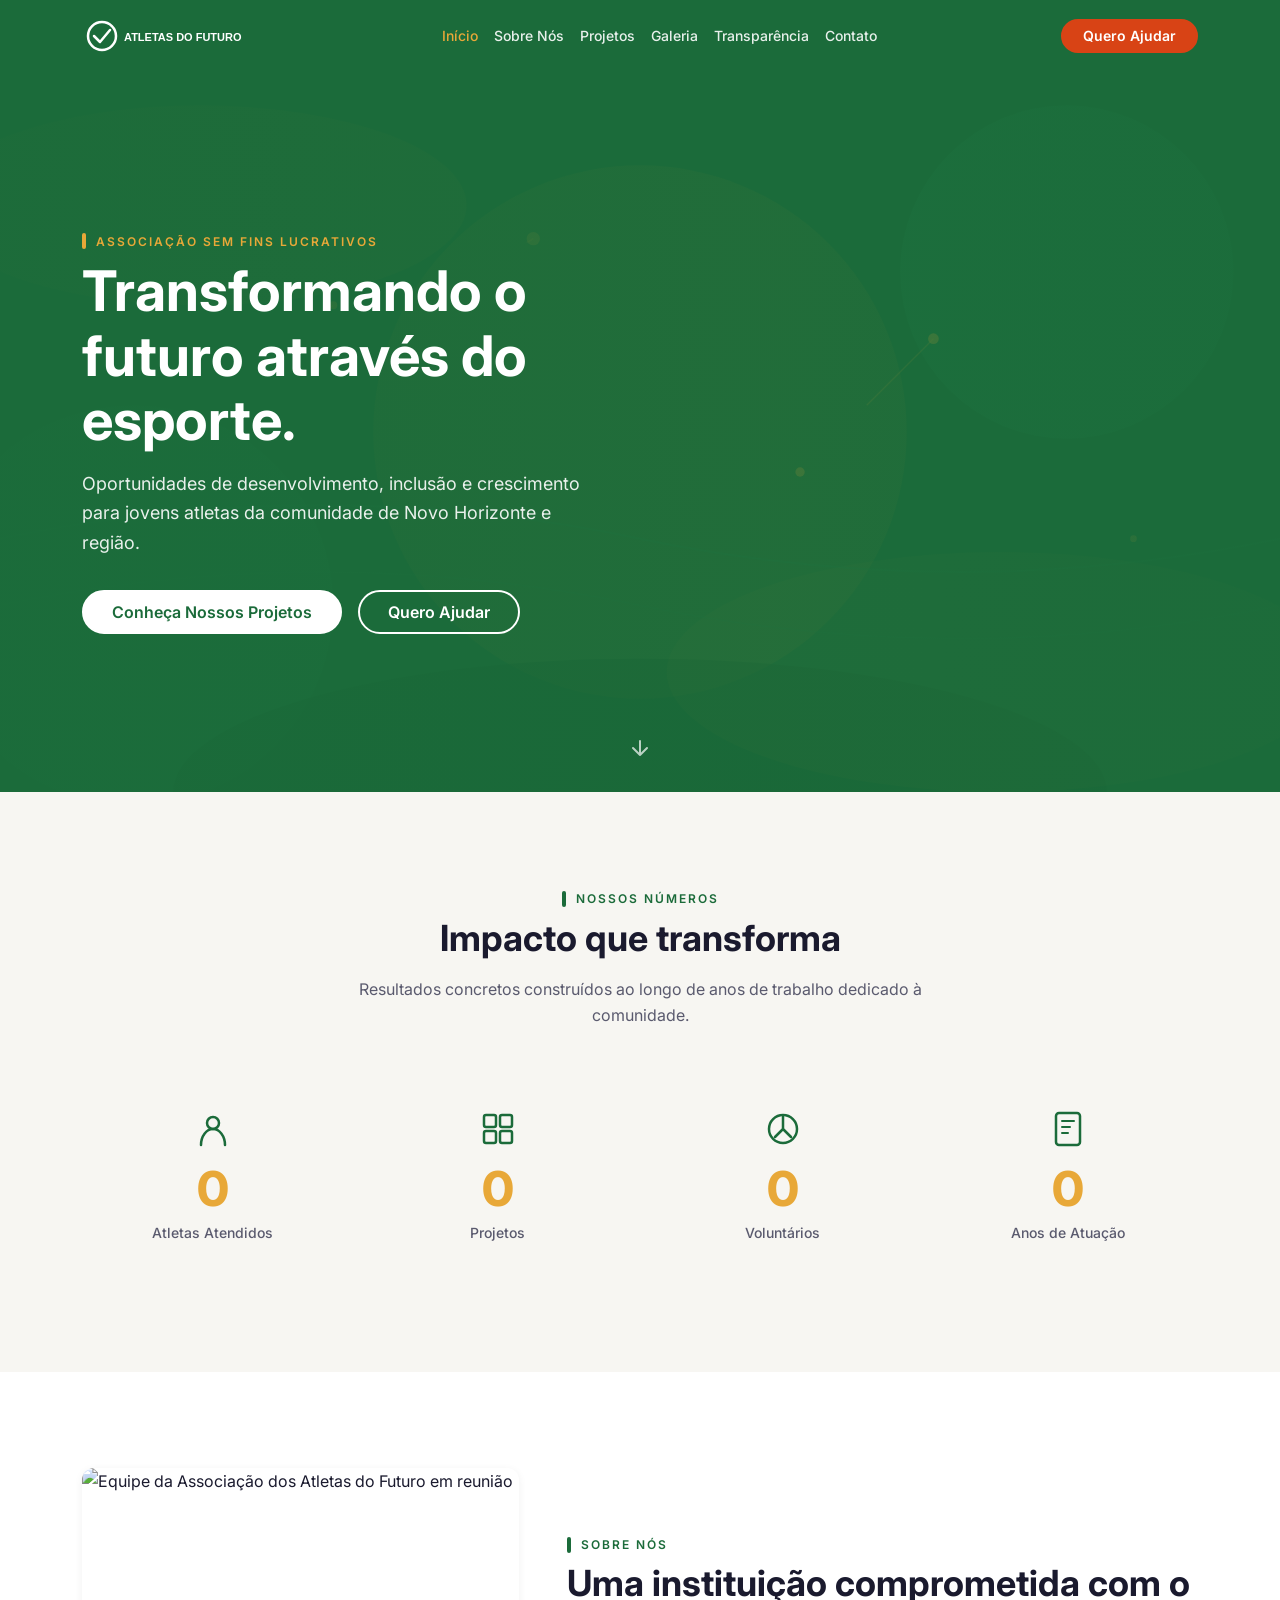
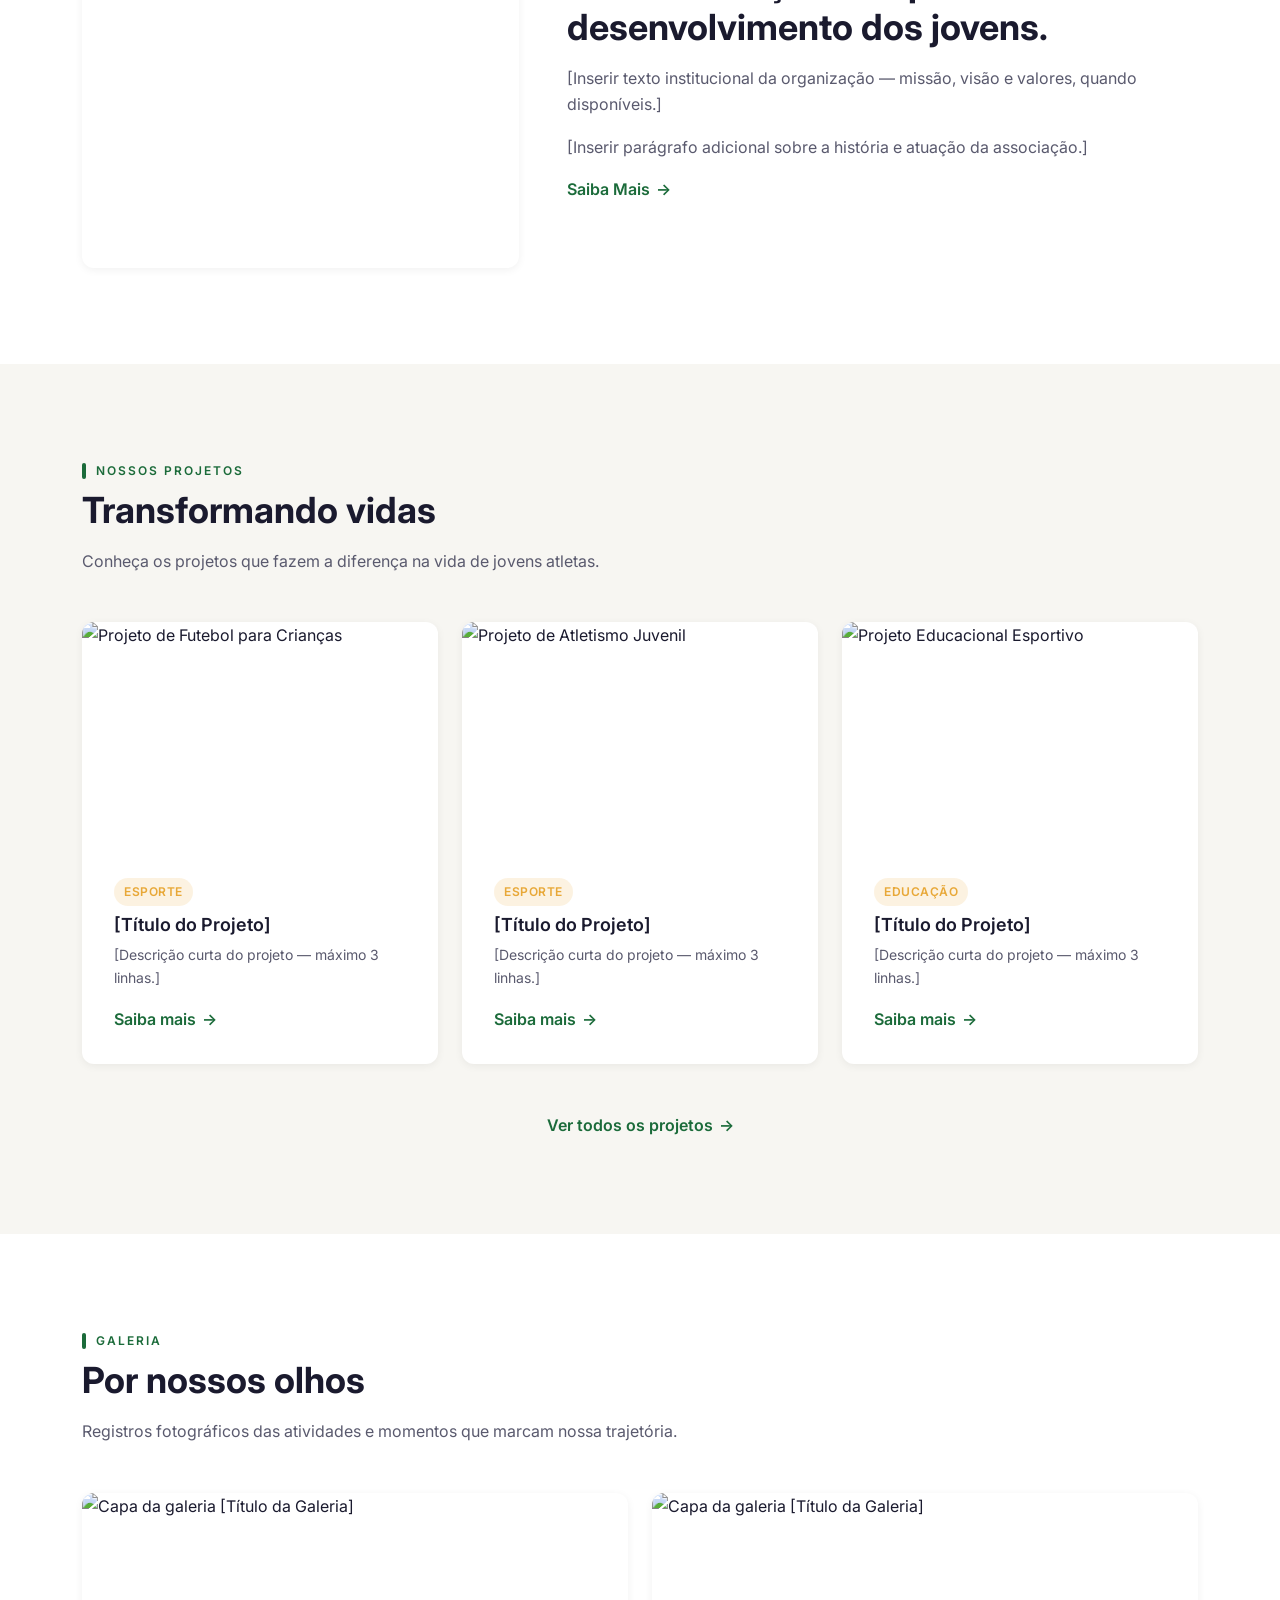
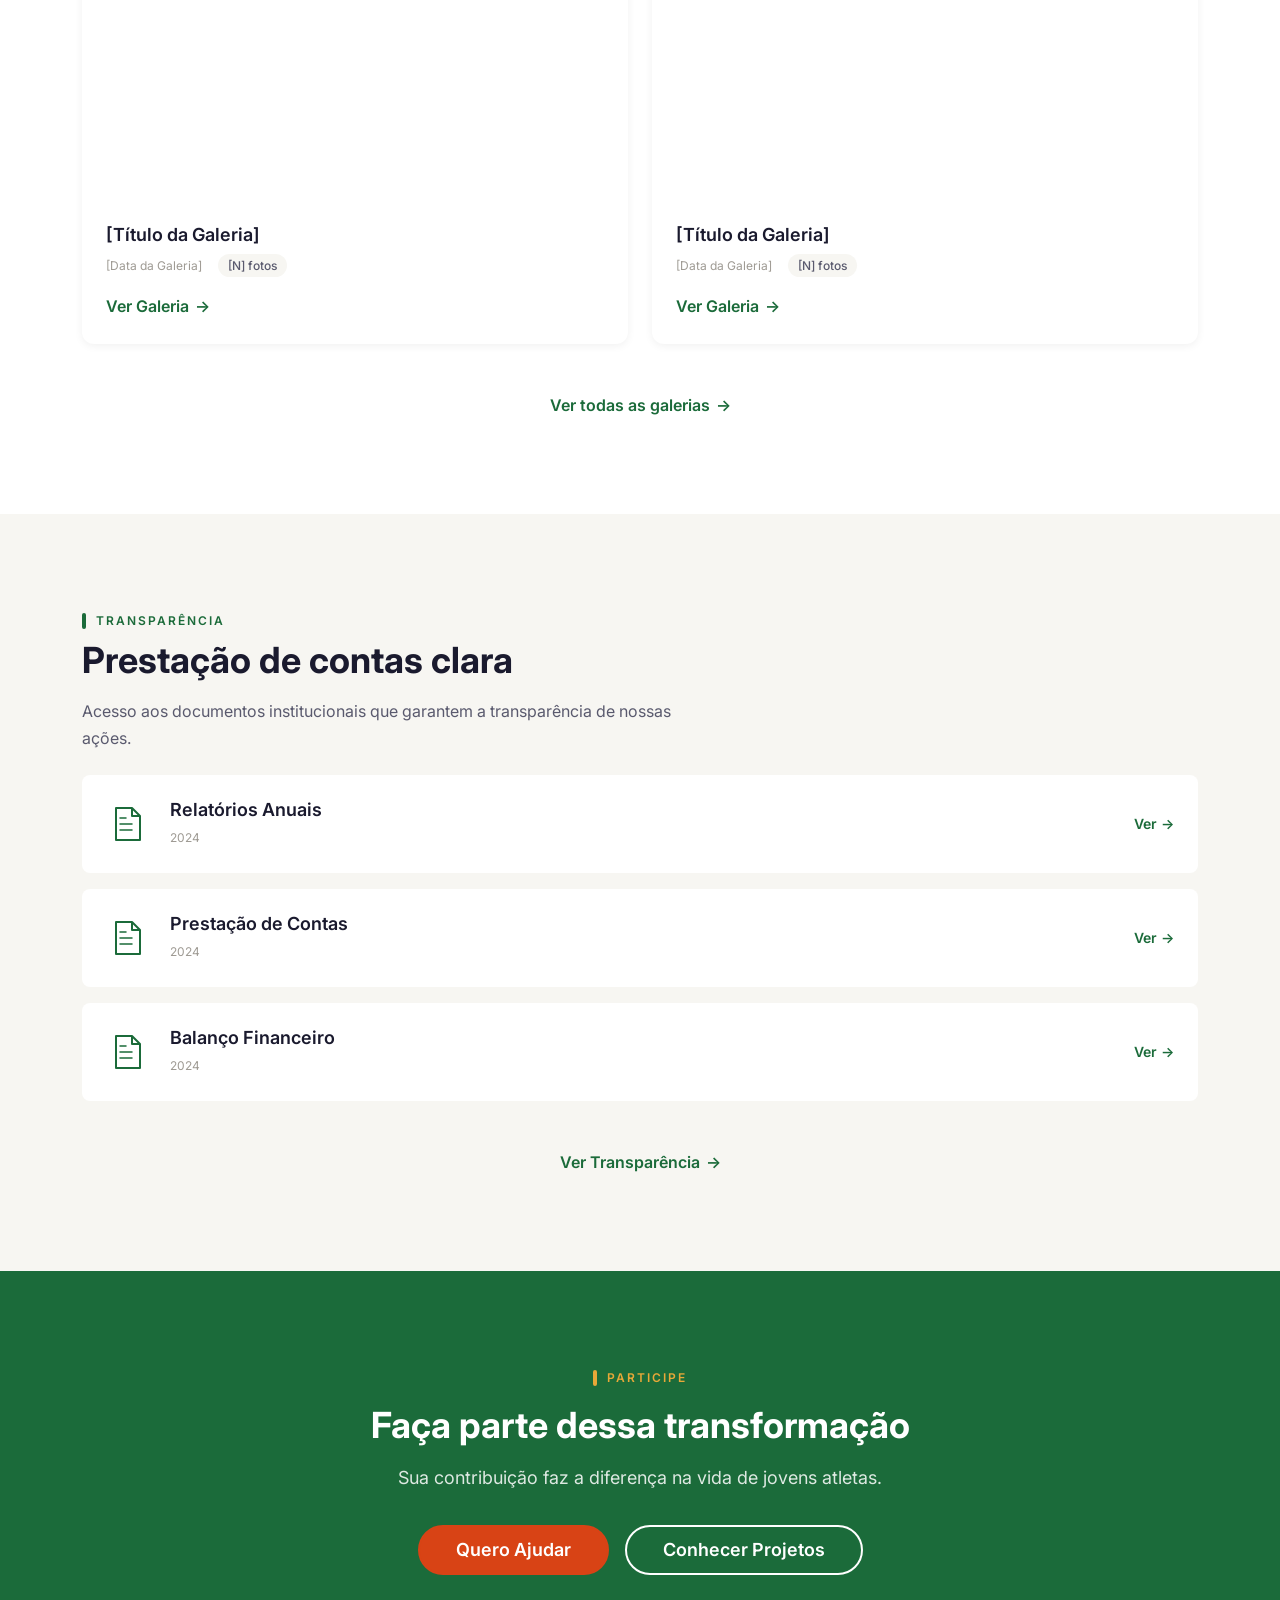
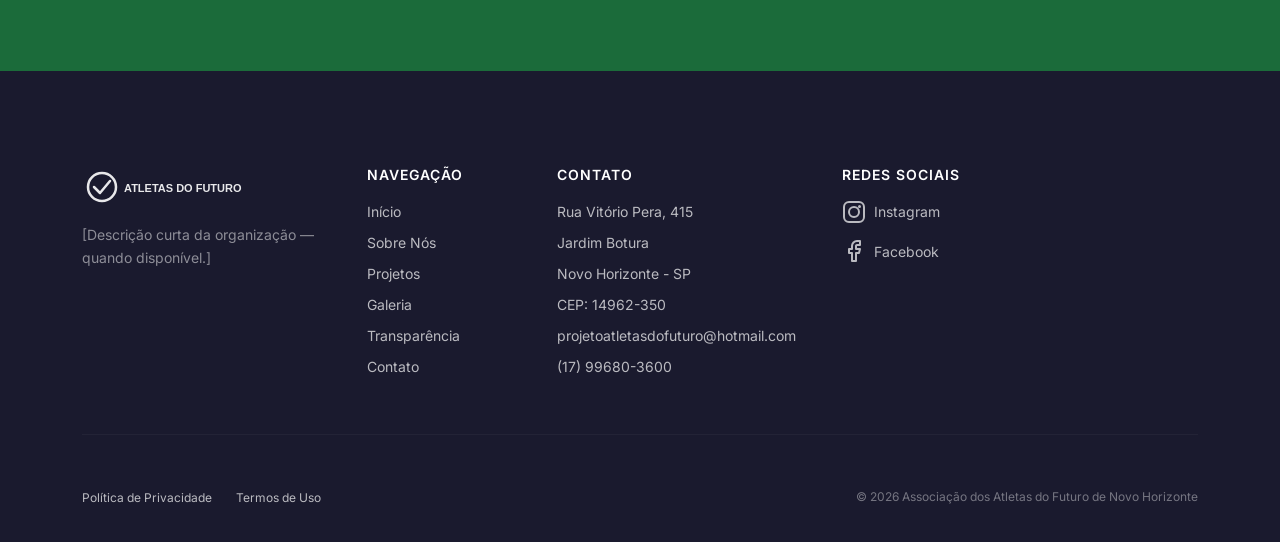
==== index.html @ 6889cd9c "site v1" ====
<!DOCTYPE html>
<html lang="pt-BR">
<head>
  <meta charset="UTF-8">
  <meta name="viewport" content="width=device-width, initial-scale=1.0">
  <meta name="description" content="Associação dos Atletas do Futuro de Novo Horizonte — Transformando o futuro através do esporte.">
  <title>Associação dos Atletas do Futuro de Novo Horizonte</title>
  <link rel="preconnect" href="https://fonts.googleapis.com">
  <link rel="preconnect" href="https://fonts.gstatic.com" crossorigin>
  <link href="https://fonts.googleapis.com/css2?family=Inter:wght@400;500;600;700;800&display=swap" rel="stylesheet">
  <link href="https://cdn.jsdelivr.net/npm/bootstrap@5.3.3/dist/css/bootstrap.min.css" rel="stylesheet">
  <link rel="stylesheet" href="css/style.css">
</head>
<body>

  <a href="#main-content" class="skip-link">Pular para conteúdo</a>

  <!-- ==================== HEADER ==================== -->
  <header class="site-header" role="banner">
    <nav class="navbar navbar-expand-lg" aria-label="Navegação principal">
      <div class="container">
        <a class="navbar-brand" href="/" aria-label="Associação dos Atletas do Futuro - Página inicial">
          <img src="images/logo-placeholder.svg" alt="Logo da Associação dos Atletas do Futuro" height="40">
        </a>

        <button class="navbar-toggler" type="button" aria-expanded="false" aria-controls="main-nav" aria-label="Abrir menu de navegação" data-bs-toggle="collapse" data-bs-target="#main-nav">
          <span class="navbar-toggler-icon"></span>
        </button>

        <div class="collapse navbar-collapse" id="main-nav">
          <button class="mobile-menu-close" type="button" aria-label="Fechar menu de navegação" aria-controls="main-nav" aria-expanded="false">
            <svg width="24" height="24" viewBox="0 0 24 24" fill="none" aria-hidden="true">
              <path d="M6 6L18 18M18 6L6 18" stroke="currentColor" stroke-width="2" stroke-linecap="round" stroke-linejoin="round"/>
            </svg>
          </button>
          <ul class="navbar-nav mx-auto mb-2 mb-lg-0" role="menubar">
            <li class="nav-item" role="none">
              <a class="nav-link active" href="/" role="menuitem" aria-current="page">Início</a>
            </li>
            <li class="nav-item" role="none">
              <a class="nav-link" href="/sobre-nos" role="menuitem">Sobre Nós</a>
            </li>
            <li class="nav-item" role="none">
              <a class="nav-link" href="/projetos" role="menuitem">Projetos</a>
            </li>
            <li class="nav-item" role="none">
              <a class="nav-link" href="/galeria" role="menuitem">Galeria</a>
            </li>
            <li class="nav-item" role="none">
              <a class="nav-link" href="/transparencia" role="menuitem">Transparência</a>
            </li>
            <li class="nav-item" role="none">
              <a class="nav-link" href="/contato" role="menuitem">Contato</a>
            </li>
          </ul>
          <div class="d-flex align-items-center gap-2">
            <a href="/quero-ajudar" class="btn btn-cta btn-sm">Quero Ajudar</a>
          </div>
        </div>
      </div>
    </nav>
  </header>

  <!-- ==================== MAIN ==================== -->
  <main id="main-content">

    <!-- ==================== HERO ==================== -->
    <section class="hero" aria-labelledby="hero-title">
      <div class="hero-image" role="img" aria-label="Atletas em atividade esportiva no projeto da Associação dos Atletas do Futuro">
        <img src="images/hero-placeholder.svg" alt="Atletas em atividade esportiva" loading="eager" fetchpriority="high">
      </div>
      <div class="hero-overlay"></div>
      <div class="hero-content container">
        <span class="tag tag-on-dark">Associação Sem Fins Lucrativos</span>
        <h1 id="hero-title" class="hero-title">Transformando o futuro através do esporte.</h1>
        <p class="hero-description">Oportunidades de desenvolvimento, inclusão e crescimento para jovens atletas da comunidade de Novo Horizonte e região.</p>
        <div class="hero-actions">
          <a href="/projetos" class="btn btn-white">Conheça Nossos Projetos</a>
          <a href="/quero-ajudar" class="btn btn-outline-white">Quero Ajudar</a>
        </div>
      </div>
      <a href="#impact" class="scroll-indicator" aria-label="Rolagem para baixo">
        <svg width="24" height="24" viewBox="0 0 24 24" fill="none" xmlns="http://www.w3.org/2000/svg" aria-hidden="true">
          <path d="M12 5V19M12 19L5 12M12 19L19 12" stroke="currentColor" stroke-width="2" stroke-linecap="round" stroke-linejoin="round"/>
        </svg>
      </a>
    </section>

    <!-- ==================== IMPACT ==================== -->
    <section class="impact section-padding" id="impact" aria-labelledby="impact-title">
      <div class="container">
        <div class="section-header text-center">
          <span class="tag">Nossos Números</span>
          <h2 id="impact-title">Impacto que transforma</h2>
          <p class="section-description mx-auto">Resultados concretos construídos ao longo de anos de trabalho dedicado à comunidade.</p>
        </div>
        <div class="row g-4 mt-4" id="impact-stats">
          <div class="col-6 col-lg-3">
            <div class="statistic text-center" data-animate="count-up">
              <div class="statistic-icon mb-3">
                <svg width="40" height="40" viewBox="0 0 40 40" fill="none" aria-hidden="true">
                  <circle cx="20" cy="14" r="6" stroke="#1B6B3A" stroke-width="2.5"/>
                  <path d="M8 36C8 27.163 13.373 20 20 20C26.627 20 32 27.163 32 36" stroke="#1B6B3A" stroke-width="2.5" stroke-linecap="round"/>
                </svg>
              </div>
              <div class="statistic-number text-uppercase" data-target="0" data-suffix="">
                <span class="count-value">0</span>
              </div>
              <div class="statistic-label">Atletas Atendidos</div>
            </div>
          </div>
          <div class="col-6 col-lg-3">
            <div class="statistic text-center" data-animate="count-up">
              <div class="statistic-icon mb-3">
                <svg width="40" height="40" viewBox="0 0 40 40" fill="none" aria-hidden="true">
                  <rect x="6" y="6" width="12" height="12" rx="2" stroke="#1B6B3A" stroke-width="2.5"/>
                  <rect x="22" y="6" width="12" height="12" rx="2" stroke="#1B6B3A" stroke-width="2.5"/>
                  <rect x="6" y="22" width="12" height="12" rx="2" stroke="#1B6B3A" stroke-width="2.5"/>
                  <rect x="22" y="22" width="12" height="12" rx="2" stroke="#1B6B3A" stroke-width="2.5"/>
                </svg>
              </div>
              <div class="statistic-number text-uppercase" data-target="0" data-suffix="">
                <span class="count-value">0</span>
              </div>
              <div class="statistic-label">Projetos</div>
            </div>
          </div>
          <div class="col-6 col-lg-3">
            <div class="statistic text-center" data-animate="count-up">
              <div class="statistic-icon mb-3">
                <svg width="40" height="40" viewBox="0 0 40 40" fill="none" aria-hidden="true">
                  <path d="M20 20L20 8M20 20L28 28M20 20L12 28" stroke="#1B6B3A" stroke-width="2.5" stroke-linecap="round" stroke-linejoin="round"/>
                  <circle cx="20" cy="20" r="14" stroke="#1B6B3A" stroke-width="2.5"/>
                </svg>
              </div>
              <div class="statistic-number text-uppercase" data-target="0" data-suffix="">
                <span class="count-value">0</span>
              </div>
              <div class="statistic-label">Voluntários</div>
            </div>
          </div>
          <div class="col-6 col-lg-3">
            <div class="statistic text-center" data-animate="count-up">
              <div class="statistic-icon mb-3">
                <svg width="40" height="40" viewBox="0 0 40 40" fill="none" aria-hidden="true">
                  <rect x="8" y="4" width="24" height="32" rx="3" stroke="#1B6B3A" stroke-width="2.5"/>
                  <line x1="14" y1="12" x2="26" y2="12" stroke="#1B6B3A" stroke-width="2" stroke-linecap="round"/>
                  <line x1="14" y1="18" x2="22" y2="18" stroke="#1B6B3A" stroke-width="2" stroke-linecap="round"/>
                  <line x1="14" y1="24" x2="20" y2="24" stroke="#1B6B3A" stroke-width="2" stroke-linecap="round"/>
                </svg>
              </div>
              <div class="statistic-number text-uppercase" data-target="0" data-suffix="">
                <span class="count-value">0</span>
              </div>
              <div class="statistic-label">Anos de Atuação</div>
            </div>
          </div>
        </div>
      </div>
    </section>

    <!-- ==================== ABOUT ==================== -->
    <section class="about section-padding" id="sobre-nos" aria-labelledby="about-title">
      <div class="container">
        <div class="row align-items-center g-5">
          <div class="col-lg-5">
            <div class="about-image">
              <img src="https://placehold.co/600x750/1B6B3A/FFFFFF?text=Equipe+da+Associa%C3%A7%C3%A3o&font=inter" alt="Equipe da Associação dos Atletas do Futuro em reunião" loading="lazy">
            </div>
          </div>
          <div class="col-lg-7">
            <span class="tag">Sobre Nós</span>
            <h2 id="about-title">Uma instituição comprometida com o desenvolvimento dos jovens.</h2>
            <p class="about-text">[Inserir texto institucional da organização — missão, visão e valores, quando disponíveis.]</p>
            <p class="about-text">[Inserir parágrafo adicional sobre a história e atuação da associação.]</p>
            <a href="/sobre-nos" class="link-arrow">Saiba Mais <span aria-hidden="true">→</span></a>
          </div>
        </div>
      </div>
    </section>

    <!-- ==================== PROJECTS ==================== -->
    <section class="projects section-padding" id="projetos" aria-labelledby="projects-title">
      <div class="container">
        <div class="section-header">
          <span class="tag">Nossos Projetos</span>
          <h2 id="projects-title">Transformando vidas</h2>
          <p class="section-description">Conheça os projetos que fazem a diferença na vida de jovens atletas.</p>
        </div>
        <div class="row g-4 mt-4" id="projects-grid">
          <article class="col-12 col-md-6 col-lg-4">
            <div class="card-project" data-animate="fade-up">
              <div class="card-project-image">
                <img src="https://placehold.co/600x375/E8A838/1A1A2E?text=Futebol&font=inter" alt="Projeto de Futebol para Crianças" loading="lazy">
              </div>
              <div class="card-project-body">
                <span class="badge-category">Esporte</span>
                <h3 class="card-project-title">[Título do Projeto]</h3>
                <p class="card-project-desc">[Descrição curta do projeto — máximo 3 linhas.]</p>
                <a href="/projetos/[slug]" class="link-arrow">Saiba mais <span aria-hidden="true">→</span></a>
              </div>
            </div>
          </article>
          <article class="col-12 col-md-6 col-lg-4">
            <div class="card-project" data-animate="fade-up">
              <div class="card-project-image">
                <img src="https://placehold.co/600x375/E8A838/1A1A2E?text=Atletismo&font=inter" alt="Projeto de Atletismo Juvenil" loading="lazy">
              </div>
              <div class="card-project-body">
                <span class="badge-category">Esporte</span>
                <h3 class="card-project-title">[Título do Projeto]</h3>
                <p class="card-project-desc">[Descrição curta do projeto — máximo 3 linhas.]</p>
                <a href="/projetos/[slug]" class="link-arrow">Saiba mais <span aria-hidden="true">→</span></a>
              </div>
            </div>
          </article>
          <article class="col-12 col-md-6 col-lg-4">
            <div class="card-project" data-animate="fade-up">
              <div class="card-project-image">
                <img src="https://placehold.co/600x375/E8A838/1A1A2E?text=Educa%C3%A7%C3%A3o&font=inter" alt="Projeto Educacional Esportivo" loading="lazy">
              </div>
              <div class="card-project-body">
                <span class="badge-category">Educação</span>
                <h3 class="card-project-title">[Título do Projeto]</h3>
                <p class="card-project-desc">[Descrição curta do projeto — máximo 3 linhas.]</p>
                <a href="/projetos/[slug]" class="link-arrow">Saiba mais <span aria-hidden="true">→</span></a>
              </div>
            </div>
          </article>
        </div>
        <div class="text-center mt-5">
          <a href="/projetos" class="link-arrow">Ver todos os projetos <span aria-hidden="true">→</span></a>
        </div>
      </div>
    </section>

    <!-- ==================== GALLERY PREVIEW ==================== -->
    <section class="gallery section-padding" id="galeria" aria-labelledby="gallery-title">
      <div class="container">
        <div class="section-header">
          <span class="tag">Galeria</span>
          <h2 id="gallery-title">Por nossos olhos</h2>
          <p class="section-description">Registros fotográficos das atividades e momentos que marcam nossa trajetória.</p>
        </div>
        <div class="row g-4 mt-4" id="gallery-grid">
          <article class="col-12 col-md-6">
            <div class="card-gallery" data-animate="fade-up">
              <div class="card-gallery-image">
                <img src="https://placehold.co/800x450/1B6B3A/FFFFFF?text=Galeria+1&font=inter" alt="Capa da galeria [Título da Galeria]" loading="lazy">
              </div>
              <div class="card-gallery-body">
                <h3 class="card-gallery-title">[Título da Galeria]</h3>
                <div class="card-gallery-meta">
                  <time class="card-gallery-date" datetime="[AAAA-MM-DD]">[Data da Galeria]</time>
                  <span class="badge-photo-count">[N] fotos</span>
                </div>
                <a href="/galeria/[id]" class="link-arrow">Ver Galeria <span aria-hidden="true">→</span></a>
              </div>
            </div>
          </article>
          <article class="col-12 col-md-6">
            <div class="card-gallery" data-animate="fade-up">
              <div class="card-gallery-image">
                <img src="https://placehold.co/800x450/1B6B3A/FFFFFF?text=Galeria+2&font=inter" alt="Capa da galeria [Título da Galeria]" loading="lazy">
              </div>
              <div class="card-gallery-body">
                <h3 class="card-gallery-title">[Título da Galeria]</h3>
                <div class="card-gallery-meta">
                  <time class="card-gallery-date" datetime="[AAAA-MM-DD]">[Data da Galeria]</time>
                  <span class="badge-photo-count">[N] fotos</span>
                </div>
                <a href="/galeria/[id]" class="link-arrow">Ver Galeria <span aria-hidden="true">→</span></a>
              </div>
            </div>
          </article>
        </div>
        <div class="text-center mt-5">
          <a href="/galeria" class="link-arrow">Ver todas as galerias <span aria-hidden="true">→</span></a>
        </div>
      </div>
    </section>

    <!-- ==================== TRANSPARENCY PREVIEW ==================== -->
    <section class="transparency section-padding" id="transparencia" aria-labelledby="transparency-title">
      <div class="container">
        <div class="section-header">
          <span class="tag">Transparência</span>
          <h2 id="transparency-title">Prestação de contas clara</h2>
          <p class="section-description">Acesso aos documentos institucionais que garantem a transparência de nossas ações.</p>
        </div>
        <div class="transparency-list mt-4" data-animate="fade-up">
          <a href="/transparencia/[ano]/[categoria]" class="document-card">
            <div class="document-icon" aria-hidden="true">
              <svg width="40" height="40" viewBox="0 0 40 40" fill="none">
                <path d="M10 4H26L34 12V36H10V4Z" stroke="#1B6B3A" stroke-width="2" stroke-linejoin="round"/>
                <path d="M26 4V12H34" stroke="#1B6B3A" stroke-width="2" stroke-linejoin="round"/>
                <line x1="14" y1="20" x2="26" y2="20" stroke="#1B6B3A" stroke-width="1.5" stroke-linecap="round"/>
                <line x1="14" y1="26" x2="26" y2="26" stroke="#1B6B3A" stroke-width="1.5" stroke-linecap="round"/>
                <line x1="14" y1="14" x2="20" y2="14" stroke="#1B6B3A" stroke-width="1.5" stroke-linecap="round"/>
              </svg>
            </div>
            <div class="document-info">
              <h3 class="document-title">Relatórios Anuais</h3>
              <span class="document-year">2024</span>
            </div>
            <span class="document-action" aria-hidden="true">Ver →</span>
          </a>
          <a href="/transparencia/[ano]/[categoria]" class="document-card">
            <div class="document-icon" aria-hidden="true">
              <svg width="40" height="40" viewBox="0 0 40 40" fill="none">
                <path d="M10 4H26L34 12V36H10V4Z" stroke="#1B6B3A" stroke-width="2" stroke-linejoin="round"/>
                <path d="M26 4V12H34" stroke="#1B6B3A" stroke-width="2" stroke-linejoin="round"/>
                <line x1="14" y1="20" x2="26" y2="20" stroke="#1B6B3A" stroke-width="1.5" stroke-linecap="round"/>
                <line x1="14" y1="26" x2="26" y2="26" stroke="#1B6B3A" stroke-width="1.5" stroke-linecap="round"/>
                <line x1="14" y1="14" x2="20" y2="14" stroke="#1B6B3A" stroke-width="1.5" stroke-linecap="round"/>
              </svg>
            </div>
            <div class="document-info">
              <h3 class="document-title">Prestação de Contas</h3>
              <span class="document-year">2024</span>
            </div>
            <span class="document-action" aria-hidden="true">Ver →</span>
          </a>
          <a href="/transparencia/[ano]/[categoria]" class="document-card">
            <div class="document-icon" aria-hidden="true">
              <svg width="40" height="40" viewBox="0 0 40 40" fill="none">
                <path d="M10 4H26L34 12V36H10V4Z" stroke="#1B6B3A" stroke-width="2" stroke-linejoin="round"/>
                <path d="M26 4V12H34" stroke="#1B6B3A" stroke-width="2" stroke-linejoin="round"/>
                <line x1="14" y1="20" x2="26" y2="20" stroke="#1B6B3A" stroke-width="1.5" stroke-linecap="round"/>
                <line x1="14" y1="26" x2="26" y2="26" stroke="#1B6B3A" stroke-width="1.5" stroke-linecap="round"/>
                <line x1="14" y1="14" x2="20" y2="14" stroke="#1B6B3A" stroke-width="1.5" stroke-linecap="round"/>
              </svg>
            </div>
            <div class="document-info">
              <h3 class="document-title">Balanço Financeiro</h3>
              <span class="document-year">2024</span>
            </div>
            <span class="document-action" aria-hidden="true">Ver →</span>
          </a>
        </div>
        <div class="text-center mt-5">
          <a href="/transparencia" class="link-arrow">Ver Transparência <span aria-hidden="true">→</span></a>
        </div>
      </div>
    </section>

    <!-- ==================== CTA ==================== -->
    <section class="cta-section" aria-labelledby="cta-title">
      <div class="container text-center">
        <span class="tag tag-on-dark">Participe</span>
        <h2 id="cta-title">Faça parte dessa transformação</h2>
        <p class="cta-description">Sua contribuição faz a diferença na vida de jovens atletas.</p>
        <div class="cta-actions">
          <a href="/quero-ajudar" class="btn btn-cta btn-lg">Quero Ajudar</a>
          <a href="/projetos" class="btn btn-outline-white btn-lg">Conhecer Projetos</a>
        </div>
      </div>
    </section>

  </main>

  <!-- ==================== FOOTER ==================== -->
  <footer class="site-footer" role="contentinfo">
    <div class="container">
      <div class="row g-4">
        <div class="col-12 col-lg-3">
          <div class="footer-brand">
            <img src="images/logo-placeholder.svg" alt="Logo da Associação dos Atletas do Futuro" height="40">
            <p class="footer-description">[Descrição curta da organização — quando disponível.]</p>
          </div>
        </div>
        <div class="col-12 col-lg-2">
          <h3 class="footer-title">Navegação</h3>
          <ul class="footer-links">
            <li><a href="/">Início</a></li>
            <li><a href="/sobre-nos">Sobre Nós</a></li>
            <li><a href="/projetos">Projetos</a></li>
            <li><a href="/galeria">Galeria</a></li>
            <li><a href="/transparencia">Transparência</a></li>
            <li><a href="/contato">Contato</a></li>
          </ul>
        </div>
        <div class="col-12 col-lg-3">
          <h3 class="footer-title">Contato</h3>
          <ul class="footer-links">
            <li>Rua Vitório Pera, 415</li>
            <li>Jardim Botura</li>
            <li>Novo Horizonte - SP</li>
            <li>CEP: 14962-350</li>
            <li><a href="mailto:projetoatletasdofuturo@hotmail.com">projetoatletasdofuturo@hotmail.com</a></li>
            <li><a href="tel:+5517996803600">(17) 99680-3600</a></li>
          </ul>
        </div>
        <div class="col-12 col-lg-4">
          <h3 class="footer-title">Redes Sociais</h3>
          <ul class="footer-social">
            <li>
              <a href="#" aria-label="Instagram" title="Instagram (em breve)">
                <svg width="24" height="24" viewBox="0 0 24 24" fill="none" aria-hidden="true">
                  <rect x="2" y="2" width="20" height="20" rx="5" stroke="currentColor" stroke-width="2"/>
                  <circle cx="12" cy="12" r="5" stroke="currentColor" stroke-width="2"/>
                  <circle cx="17.5" cy="6.5" r="1.5" fill="currentColor"/>
                </svg>
                <span>Instagram</span>
              </a>
            </li>
            <li>
              <a href="#" aria-label="Facebook" title="Facebook (em breve)">
                <svg width="24" height="24" viewBox="0 0 24 24" fill="none" aria-hidden="true">
                  <path d="M18 2H15C13.6739 2 12.4021 2.52678 11.4645 3.46447C10.5268 4.40215 10 5.67392 10 7V10H7V14H10V22H14V14H17L18 10H14V7C14 6.73478 14.1054 6.48043 14.2929 6.29289C14.4804 6.10536 14.7348 6 15 6H18V2Z" stroke="currentColor" stroke-width="2" stroke-linecap="round" stroke-linejoin="round"/>
                </svg>
                <span>Facebook</span>
              </a>
            </li>
          </ul>
        </div>
      </div>
      <hr class="footer-divider">
      <div class="row align-items-center g-3">
        <div class="col-12 col-md-6">
          <nav aria-label="Links legais">
            <ul class="footer-legal">
              <li><a href="/politica-privacidade">Política de Privacidade</a></li>
              <li><a href="/termos-uso">Termos de Uso</a></li>
            </ul>
          </nav>
        </div>
        <div class="col-12 col-md-6 text-md-end">
          <p class="footer-copyright">© 2026 Associação dos Atletas do Futuro de Novo Horizonte</p>
        </div>
      </div>
    </div>
  </footer>

  <!-- ==================== SCROLL TO TOP ==================== -->
  <button class="scroll-to-top" id="scrollToTop" aria-label="Voltar ao topo" type="button">
    <svg width="20" height="20" viewBox="0 0 20 20" fill="none" aria-hidden="true">
      <path d="M10 16V4M10 4L4 10M10 4L16 10" stroke="currentColor" stroke-width="2" stroke-linecap="round" stroke-linejoin="round"/>
    </svg>
  </button>

  <!-- ==================== SCRIPTS ==================== -->
  <script src="https://cdn.jsdelivr.net/npm/bootstrap@5.3.3/dist/js/bootstrap.bundle.min.js"></script>
  <script src="js/site.js"></script>
</body>
</html>
---- css/style.css ----
/* ============================================
   ASSOCIAÇÃO DOS ATLETAS DO FUTURO
   Custom Styles — Based on Visual Proposal
   ============================================ */

/* ---------- CSS Custom Properties ---------- */
:root {
  --bf-primary: #1B6B3A;
  --bf-primary-dark: #145A2E;
  --bf-primary-light: #23804A;
  --bf-secondary: #E8A838;
  --bf-cta: #D84315;
  --bf-cta-dark: #B8380F;
  --bf-dark: #1A1A2E;
  --bf-gray: #5A5A6E;
  --bf-light-gray: #9E9A93;
  --bf-border: #E0DFD8;
  --bf-offwhite: #F7F6F2;
  --bf-white: #FFFFFF;
  --bf-error: #C62828;
  --bf-success: #2E7D32;

  --bf-radius: 12px;
  --bf-radius-sm: 8px;
  --bf-radius-pill: 50px;

  --bf-font: 'Inter', -apple-system, BlinkMacSystemFont, 'Segoe UI', Roboto, sans-serif;

  --bf-shadow-sm: 0 2px 8px rgba(0, 0, 0, 0.06);
  --bf-shadow-md: 0 8px 24px rgba(0, 0, 0, 0.1);

  --bf-transition: 200ms ease;
  --bf-transition-slow: 300ms ease;

  --bf-space-xs: 4px;
  --bf-space-sm: 8px;
  --bf-space-md: 16px;
  --bf-space-lg: 24px;
  --bf-space-xl: 32px;
  --bf-space-2xl: 48px;
  --bf-space-3xl: 64px;
  --bf-space-4xl: 96px;
  --bf-space-5xl: 128px;
}

/* ---------- Reset & Base ---------- */
*, *::before, *::after {
  box-sizing: border-box;
}

html {
  scroll-behavior: smooth;
  font-size: 16px;
}

body {
  font-family: var(--bf-font);
  font-weight: 400;
  line-height: 1.65;
  color: var(--bf-dark);
  background-color: var(--bf-white);
  -webkit-font-smoothing: antialiased;
  -moz-osx-font-smoothing: grayscale;
  overflow-x: hidden;
}

img {
  max-width: 100%;
  height: auto;
  display: block;
}

a {
  color: var(--bf-primary);
  text-decoration: none;
  transition: color var(--bf-transition);
}

a:hover {
  color: var(--bf-primary-dark);
}

:focus-visible {
  outline: 3px solid var(--bf-secondary);
  outline-offset: 2px;
}

/* ---------- Skip Link ---------- */
.skip-link {
  position: absolute;
  top: -100%;
  left: 50%;
  transform: translateX(-50%);
  background: var(--bf-primary);
  color: var(--bf-white);
  padding: 12px 24px;
  border-radius: var(--bf-radius-sm);
  font-weight: 600;
  z-index: 10000;
  transition: top 0.2s ease;
}

.skip-link:focus {
  top: 12px;
  color: var(--bf-white);
}

/* ---------- Typography ---------- */
h1, h2, h3, h4, h5, h6 {
  font-weight: 700;
  line-height: 1.2;
  color: var(--bf-dark);
  margin-top: 0;
  margin-bottom: var(--bf-space-md);
}

h1 { font-size: 3.5rem; }
h2 { font-size: 2.25rem; }
h3 { font-size: 1.5rem; }
h4 { font-size: 1.125rem; }

p {
  margin-top: 0;
  margin-bottom: var(--bf-space-md);
}

/* ---------- Buttons ---------- */
.btn {
  display: inline-flex;
  align-items: center;
  justify-content: center;
  font-family: var(--bf-font);
  font-weight: 600;
  font-size: 1rem;
  line-height: 1;
  text-align: center;
  white-space: nowrap;
  vertical-align: middle;
  cursor: pointer;
  user-select: none;
  border: 2px solid transparent;
  border-radius: var(--bf-radius-pill);
  padding: 12px 28px;
  transition: background-color var(--bf-transition), border-color var(--bf-transition), color var(--bf-transition), transform var(--bf-transition), box-shadow var(--bf-transition);
}

.btn:hover {
  transform: translateY(-1px);
}

.btn:active {
  transform: translateY(0);
}

.btn:disabled,
.btn.disabled {
  opacity: 0.5;
  cursor: not-allowed;
  transform: none;
}

/* Button Variants */
.btn-cta {
  background-color: var(--bf-cta);
  color: var(--bf-white);
  border-color: var(--bf-cta);
}

.btn-cta:hover {
  background-color: var(--bf-cta-dark);
  border-color: var(--bf-cta-dark);
  color: var(--bf-white);
}

.btn-white {
  background-color: var(--bf-white);
  color: var(--bf-primary);
  border-color: var(--bf-white);
}

.btn-white:hover {
  background-color: var(--bf-offwhite);
  border-color: var(--bf-offwhite);
  color: var(--bf-primary-dark);
}

.btn-outline-white {
  background-color: transparent;
  color: var(--bf-white);
  border-color: var(--bf-white);
}

.btn-outline-white:hover {
  background-color: rgba(255, 255, 255, 0.15);
  color: var(--bf-white);
}

.btn-outline-primary {
  background-color: transparent;
  color: var(--bf-primary);
  border-color: var(--bf-primary);
}

.btn-outline-primary:hover {
  background-color: var(--bf-primary);
  color: var(--bf-white);
}

/* Button Sizes */
.btn-sm {
  font-size: 0.875rem;
  padding: 8px 20px;
}

.btn-lg {
  font-size: 1.125rem;
  padding: 14px 36px;
}

/* ---------- Tag / Label ---------- */
.tag {
  display: inline-flex;
  align-items: center;
  font-size: 0.75rem;
  font-weight: 600;
  text-transform: uppercase;
  letter-spacing: 2px;
  color: var(--bf-primary);
  margin-bottom: var(--bf-space-sm);
}

.tag::before {
  content: '';
  display: inline-block;
  width: 4px;
  height: 16px;
  background-color: var(--bf-primary);
  margin-right: 10px;
  border-radius: 2px;
}

.tag-on-dark {
  color: var(--bf-secondary);
}

.tag-on-dark::before {
  background-color: var(--bf-secondary);
}

/* ---------- Section Padding ---------- */
.section-padding {
  padding: var(--bf-space-4xl) 0;
}

/* ---------- Section Header ---------- */
.section-header {
  max-width: 640px;
}

.section-header.text-center {
  margin-left: auto;
  margin-right: auto;
}

.section-description {
  font-size: 1rem;
  color: var(--bf-gray);
  margin-top: var(--bf-space-md);
}

/* ---------- Link Arrow ---------- */
.link-arrow {
  display: inline-flex;
  align-items: center;
  gap: 6px;
  font-weight: 600;
  color: var(--bf-primary);
  transition: gap var(--bf-transition), color var(--bf-transition);
}

.link-arrow span {
  transition: transform var(--bf-transition);
}

.link-arrow:hover {
  color: var(--bf-primary-dark);
  gap: 10px;
}

.link-arrow:hover span {
  transform: translateX(4px);
}

/* ---------- HEADER ---------- */
.site-header {
  position: sticky;
  top: 0;
  z-index: 1000;
  background-color: var(--bf-primary);
  transition: box-shadow var(--bf-transition);
}

.site-header.scrolled {
  box-shadow: 0 2px 12px rgba(0, 0, 0, 0.15);
}

.site-header .navbar {
  padding-top: 0;
  padding-bottom: 0;
  min-height: 72px;
}

.site-header .navbar-brand {
  display: flex;
  align-items: center;
  padding-top: 8px;
  padding-bottom: 8px;
  color: var(--bf-white);
}

.site-header .navbar-brand img,
.site-header .navbar-brand .brand-text {
  color: var(--bf-white);
  font-weight: 700;
  font-size: 1.125rem;
}

.site-header .navbar-toggler {
  border: none;
  padding: 8px;
  color: var(--bf-white);
}

.site-header .navbar-toggler:focus-visible {
  outline: 3px solid var(--bf-secondary);
  outline-offset: 2px;
}

.site-header .navbar-toggler-icon {
  background-image: url("data:image/svg+xml,%3csvg xmlns='http://www.w3.org/2000/svg' viewBox='0 0 30 24' width='30' height='24'%3e%3cpath stroke='rgba(255,255,255,1)' stroke-linecap='round' stroke-miterlimit='10' stroke-width='2' d='M4 6h22M4 12h22M4 18h22'/%3e%3c/svg%3e");
}

.site-header .nav-link {
  color: rgba(255, 255, 255, 0.9);
  font-size: 0.875rem;
  font-weight: 500;
  padding: var(--bf-space-sm) var(--bf-space-md);
  transition: color var(--bf-transition);
}

.site-header .nav-link:hover,
.site-header .nav-link:focus {
  color: var(--bf-secondary);
}

.site-header .nav-link.active {
  color: var(--bf-secondary);
}

.site-header .navbar-nav .nav-item {
  display: flex;
  align-items: center;
}

.mobile-menu-close {
  display: none;
}

/* Mobile menu */
@media (max-width: 991px) {
  .site-header .navbar-collapse {
    position: fixed;
    top: 0;
    left: 0;
    width: 100%;
    height: 100vh;
    background-color: var(--bf-primary-dark);
    padding: 24px var(--bf-space-xl) var(--bf-space-xl);
    transform: translateX(-100%);
    transition: transform 0.3s ease;
    z-index: 1100;
    overflow-y: auto;
  }

  .mobile-menu-close {
    position: absolute;
    top: 16px;
    right: 20px;
    width: 44px;
    height: 44px;
    display: inline-flex;
    align-items: center;
    justify-content: center;
    color: var(--bf-white);
    background: transparent;
    border: 1px solid rgba(255, 255, 255, 0.35);
    border-radius: 50%;
    cursor: pointer;
    transition: background-color var(--bf-transition), border-color var(--bf-transition), color var(--bf-transition);
  }

  .mobile-menu-close:hover,
  .mobile-menu-close:focus-visible {
    background-color: rgba(255, 255, 255, 0.12);
    border-color: rgba(255, 255, 255, 0.7);
    color: var(--bf-white);
  }

  .mobile-menu-close:focus-visible {
    outline: 3px solid var(--bf-secondary);
    outline-offset: 2px;
  }

  .site-header .navbar-collapse.show {
    transform: translateX(0);
  }

  .site-header .navbar-nav {
    flex-direction: column;
    align-items: stretch;
  }

  .site-header .nav-link {
    font-size: 1.25rem;
    padding: var(--bf-space-md) 0;
    border-bottom: 1px solid rgba(255, 255, 255, 0.1);
  }

  .site-header .d-flex.align-items-center.gap-2 {
    margin-top: var(--bf-space-xl);
    justify-content: center;
  }
}

/* ---------- HERO ---------- */
.hero {
  position: relative;
  height: 85vh;
  min-height: 560px;
  max-height: 720px;
  display: flex;
  align-items: center;
  overflow: hidden;
}

.hero-image {
  position: absolute;
  inset: 0;
  z-index: 1;
}

.hero-image img {
  width: 100%;
  height: 100%;
  object-fit: cover;
}

.hero-overlay {
  position: absolute;
  inset: 0;
  z-index: 2;
  background: linear-gradient(to right, rgba(27, 107, 58, 0.9) 0%, rgba(27, 107, 58, 0.7) 60%, rgba(27, 107, 58, 0.85) 100%);
}

.hero-content {
  position: relative;
  z-index: 3;
  color: var(--bf-white);
}

.hero-title {
  font-size: 3.5rem;
  font-weight: 700;
  color: var(--bf-white);
  line-height: 1.15;
  margin-bottom: var(--bf-space-md);
  max-width: 600px;
  word-wrap: break-word;
  overflow-wrap: break-word;
}

.hero-description {
  font-size: 1.125rem;
  color: rgba(255, 255, 255, 0.9);
  max-width: 520px;
  margin-bottom: var(--bf-space-xl);
  line-height: 1.65;
}

.hero-actions {
  display: flex;
  gap: var(--bf-space-md);
  flex-wrap: wrap;
}

.scroll-indicator {
  position: absolute;
  bottom: var(--bf-space-xl);
  left: 50%;
  transform: translateX(-50%);
  z-index: 3;
  color: rgba(255, 255, 255, 0.7);
  animation: bounce 2s infinite;
}

@keyframes bounce {
  0%, 20%, 50%, 80%, 100% {
    transform: translateX(-50%) translateY(0);
  }
  40% {
    transform: translateX(-50%) translateY(-10px);
  }
  60% {
    transform: translateX(-50%) translateY(-5px);
  }
}

/* ---------- IMPACT / STATISTICS ---------- */
.impact {
  background-color: var(--bf-offwhite);
}

.statistic {
  padding: var(--bf-space-xl) var(--bf-space-md);
}

.statistic-icon {
  display: flex;
  justify-content: center;
}

.statistic-number {
  font-size: 3rem;
  font-weight: 800;
  color: var(--bf-secondary);
  line-height: 1;
  margin-bottom: var(--bf-space-sm);
}

.statistic-label {
  font-size: 0.875rem;
  font-weight: 500;
  color: var(--bf-gray);
}

/* ---------- ABOUT ---------- */
.about {
  background-color: var(--bf-white);
}

.about-image img {
  width: 100%;
  height: 100%;
  min-height: 400px;
  object-fit: cover;
  border-radius: var(--bf-radius);
  box-shadow: var(--bf-shadow-sm);
}

.about-text {
  font-size: 1rem;
  color: var(--bf-gray);
  line-height: 1.65;
}

/* ---------- PROJECTS ---------- */
.projects {
  background-color: var(--bf-offwhite);
}

.card-project {
  background-color: var(--bf-white);
  border-radius: var(--bf-radius);
  overflow: hidden;
  box-shadow: var(--bf-shadow-sm);
  transition: box-shadow var(--bf-transition-slow), transform var(--bf-transition-slow);
  height: 100%;
}

.card-project:hover {
  box-shadow: var(--bf-shadow-md);
  transform: translateY(-4px);
}

.card-project-image {
  width: 100%;
  aspect-ratio: 16 / 10;
  overflow: hidden;
}

.card-project-image img {
  width: 100%;
  height: 100%;
  object-fit: cover;
  transition: transform var(--bf-transition-slow);
}

.card-project:hover .card-project-image img {
  transform: scale(1.05);
}

.card-project-body {
  padding: var(--bf-space-xl);
}

.badge-category {
  display: inline-block;
  font-size: 0.75rem;
  font-weight: 600;
  text-transform: uppercase;
  letter-spacing: 0.5px;
  color: var(--bf-secondary);
  background-color: rgba(232, 168, 56, 0.15);
  padding: 4px 10px;
  border-radius: var(--bf-radius-pill);
  margin-bottom: var(--bf-space-sm);
}

.card-project-title {
  font-size: 1.125rem;
  font-weight: 600;
  color: var(--bf-dark);
  margin-bottom: var(--bf-space-sm);
}

.card-project-desc {
  font-size: 0.875rem;
  color: var(--bf-gray);
  margin-bottom: var(--bf-space-md);
  display: -webkit-box;
  -webkit-line-clamp: 3;
  -webkit-box-orient: vertical;
  overflow: hidden;
}

/* ---------- GALLERY ---------- */
.gallery {
  background-color: var(--bf-white);
}

.card-gallery {
  background-color: var(--bf-white);
  border-radius: var(--bf-radius);
  overflow: hidden;
  box-shadow: var(--bf-shadow-sm);
  transition: box-shadow var(--bf-transition-slow), transform var(--bf-transition-slow);
  height: 100%;
}

.card-gallery:hover {
  box-shadow: var(--bf-shadow-md);
  transform: translateY(-4px);
}

.card-gallery-image {
  width: 100%;
  aspect-ratio: 16 / 9;
  overflow: hidden;
}

.card-gallery-image img {
  width: 100%;
  height: 100%;
  object-fit: cover;
  transition: transform var(--bf-transition-slow);
}

.card-gallery:hover .card-gallery-image img {
  transform: scale(1.05);
}

.card-gallery-body {
  padding: var(--bf-space-lg);
}

.card-gallery-title {
  font-size: 1.125rem;
  font-weight: 600;
  color: var(--bf-dark);
  margin-bottom: var(--bf-space-sm);
}

.card-gallery-meta {
  display: flex;
  align-items: center;
  gap: var(--bf-space-md);
  margin-bottom: var(--bf-space-md);
}

.card-gallery-date {
  font-size: 0.75rem;
  color: var(--bf-light-gray);
}

.badge-photo-count {
  display: inline-block;
  font-size: 0.75rem;
  font-weight: 500;
  color: var(--bf-gray);
  background-color: var(--bf-offwhite);
  padding: 2px 10px;
  border-radius: var(--bf-radius-pill);
}

/* ---------- TRANSPARENCY ---------- */
.transparency {
  background-color: var(--bf-offwhite);
}

.transparency-list {
  display: flex;
  flex-direction: column;
  gap: var(--bf-space-md);
}

.document-card {
  display: flex;
  align-items: center;
  gap: var(--bf-space-lg);
  background-color: var(--bf-white);
  border-radius: var(--bf-radius-sm);
  padding: var(--bf-space-lg);
  transition: background-color var(--bf-transition);
}

.document-card:hover {
  background-color: var(--bf-offwhite);
}

.document-card:hover .document-action {
  color: var(--bf-primary-dark);
}

.document-icon {
  flex-shrink: 0;
  width: 40px;
  height: 40px;
  display: flex;
  align-items: center;
  justify-content: center;
}

.document-info {
  flex: 1;
  min-width: 0;
}

.document-title {
  font-size: 1.125rem;
  font-weight: 600;
  color: var(--bf-dark);
  margin-bottom: 2px;
}

.document-year {
  font-size: 0.75rem;
  color: var(--bf-light-gray);
}

.document-action {
  flex-shrink: 0;
  font-size: 0.875rem;
  font-weight: 600;
  color: var(--bf-primary);
  transition: color var(--bf-transition);
}

/* ---------- CTA SECTION ---------- */
.cta-section {
  background-color: var(--bf-primary);
  padding: var(--bf-space-4xl) 0;
  color: var(--bf-white);
}

.cta-section h2 {
  color: var(--bf-white);
  font-size: 2.25rem;
  margin-bottom: var(--bf-space-md);
}

.cta-section .tag {
  margin-bottom: var(--bf-space-md);
}

.cta-description {
  font-size: 1.125rem;
  color: rgba(255, 255, 255, 0.85);
  max-width: 520px;
  margin-left: auto;
  margin-right: auto;
  margin-bottom: var(--bf-space-xl);
}

.cta-actions {
  display: flex;
  justify-content: center;
  gap: var(--bf-space-md);
  flex-wrap: wrap;
}

/* ---------- FOOTER ---------- */
.site-footer {
  background-color: var(--bf-dark);
  padding: var(--bf-space-4xl) 0 var(--bf-space-xl);
  color: rgba(255, 255, 255, 0.7);
}

.site-footer a {
  color: rgba(255, 255, 255, 0.7);
}

.site-footer a:hover {
  color: var(--bf-secondary);
}

.footer-brand img {
  filter: brightness(0) invert(1);
  opacity: 0.9;
  margin-bottom: var(--bf-space-md);
}

.footer-description {
  font-size: 0.875rem;
  color: rgba(255, 255, 255, 0.5);
  max-width: 280px;
}

.footer-title {
  font-size: 0.875rem;
  font-weight: 600;
  color: var(--bf-white);
  text-transform: uppercase;
  letter-spacing: 1px;
  margin-bottom: var(--bf-space-md);
}

.footer-links {
  list-style: none;
  padding: 0;
  margin: 0;
}

.footer-links li {
  margin-bottom: var(--bf-space-sm);
  font-size: 0.875rem;
}

.footer-social {
  list-style: none;
  padding: 0;
  margin: 0;
}

.footer-social li {
  margin-bottom: var(--bf-space-sm);
}

.footer-social a {
  display: inline-flex;
  align-items: center;
  gap: var(--bf-space-sm);
  font-size: 0.875rem;
}

.footer-social a:hover svg {
  color: var(--bf-secondary);
}

.footer-divider {
  border-color: rgba(255, 255, 255, 0.15);
  margin: var(--bf-space-2xl) 0;
}

.footer-legal {
  list-style: none;
  padding: 0;
  margin: 0;
  display: flex;
  gap: var(--bf-space-lg);
}

.footer-legal a {
  font-size: 0.75rem;
}

.footer-copyright {
  font-size: 0.75rem;
  color: rgba(255, 255, 255, 0.4);
  margin: 0;
}

/* ---------- SCROLL TO TOP ---------- */
.scroll-to-top {
  position: fixed;
  bottom: var(--bf-space-xl);
  right: var(--bf-space-xl);
  width: 48px;
  height: 48px;
  border-radius: 50%;
  background-color: var(--bf-primary);
  color: var(--bf-white);
  border: none;
  cursor: pointer;
  display: flex;
  align-items: center;
  justify-content: center;
  opacity: 0;
  visibility: hidden;
  transform: translateY(20px);
  transition: opacity var(--bf-transition), visibility var(--bf-transition), transform var(--bf-transition), background-color var(--bf-transition);
  z-index: 900;
  box-shadow: var(--bf-shadow-sm);
}

.scroll-to-top.visible {
  opacity: 1;
  visibility: visible;
  transform: translateY(0);
}

.scroll-to-top:hover {
  background-color: var(--bf-primary-dark);
}

/* ---------- ANIMATIONS ---------- */
[data-animate] {
  opacity: 0;
  transform: translateY(24px);
  transition: opacity 0.6s ease-out, transform 0.6s ease-out;
}

[data-animate].animated {
  opacity: 1;
  transform: none;
  transition: box-shadow var(--bf-transition-slow), transform var(--bf-transition-slow);
}

/* Staggered animation delay for project cards */
#projects-grid > .col:nth-child(1) .card-project { transition-delay: 0ms; }
#projects-grid > .col:nth-child(2) .card-project { transition-delay: 100ms; }
#projects-grid > .col:nth-child(3) .card-project { transition-delay: 200ms; }

/* Staggered animation delay for gallery cards */
#gallery-grid > .col:nth-child(1) .card-gallery { transition-delay: 0ms; }
#gallery-grid > .col:nth-child(2) .card-gallery { transition-delay: 100ms; }

/* ---------- RESPONSIVE ---------- */

/* Tablet */
@media (min-width: 768px) and (max-width: 1023px) {
  .hero {
    height: 70vh;
    min-height: 480px;
  }

  .hero-title {
    font-size: 2.5rem;
  }

  h1 { font-size: 2.5rem; }
  h2 { font-size: 1.75rem; }
  h3 { font-size: 1.375rem; }

  .section-padding {
    padding: var(--bf-space-3xl) 0;
  }

  .statistic-number {
    font-size: 2.25rem;
  }

  .about-image img {
    min-height: 300px;
  }
}

/* Mobile */
@media (max-width: 767px) {
  .hero {
    height: auto;
    min-height: 480px;
    max-height: none;
    padding: var(--bf-space-3xl) 0;
  }

  .hero-overlay {
    background: rgba(27, 107, 58, 0.75);
  }

  .hero-title {
    font-size: 1.75rem;
    hyphens: auto;
  }

  .hero-description {
    font-size: 1rem;
  }

  .hero-actions {
    flex-direction: column;
  }

  .hero-actions .btn {
    width: 100%;
  }

  h1 { font-size: 2rem; }
  h2 { font-size: 1.5rem; }
  h3 { font-size: 1.25rem; }
  h4 { font-size: 1rem; }

  .section-padding {
    padding: var(--bf-space-3xl) 0;
  }

  .row {
    margin-right: 0;
    margin-left: 0;
  }

  .statistic-number {
    font-size: 1.75rem;
  }

  .about-image img {
    min-height: 280px;
    max-height: 280px;
  }

  .cta-section {
    padding: var(--bf-space-3xl) 0;
  }

  .cta-section h2 {
    font-size: 1.5rem;
  }

  .cta-actions {
    flex-direction: column;
  }

  .cta-actions .btn {
    width: 100%;
  }

  .document-card {
    flex-direction: column;
    align-items: flex-start;
    gap: var(--bf-space-sm);
  }

  .document-action {
    align-self: flex-start;
  }

  .footer-legal {
    flex-direction: column;
    gap: var(--bf-space-sm);
  }

  .scroll-to-top {
    bottom: var(--bf-space-lg);
    right: var(--bf-space-lg);
    width: 44px;
    height: 44px;
  }

  .scroll-indicator {
    display: none;
  }
}

/* Large Desktop */
@media (min-width: 1440px) {
  .hero-title {
    font-size: 3.5rem;
  }
}

/* ---------- REDUCED MOTION ---------- */
@media (prefers-reduced-motion: reduce) {
  *,
  *::before,
  *::after {
    animation-duration: 0.01ms !important;
    animation-iteration-count: 1 !important;
    transition-duration: 0.01ms !important;
    scroll-behavior: auto !important;
  }

  [data-animate] {
    opacity: 1;
    transform: none;
  }
}
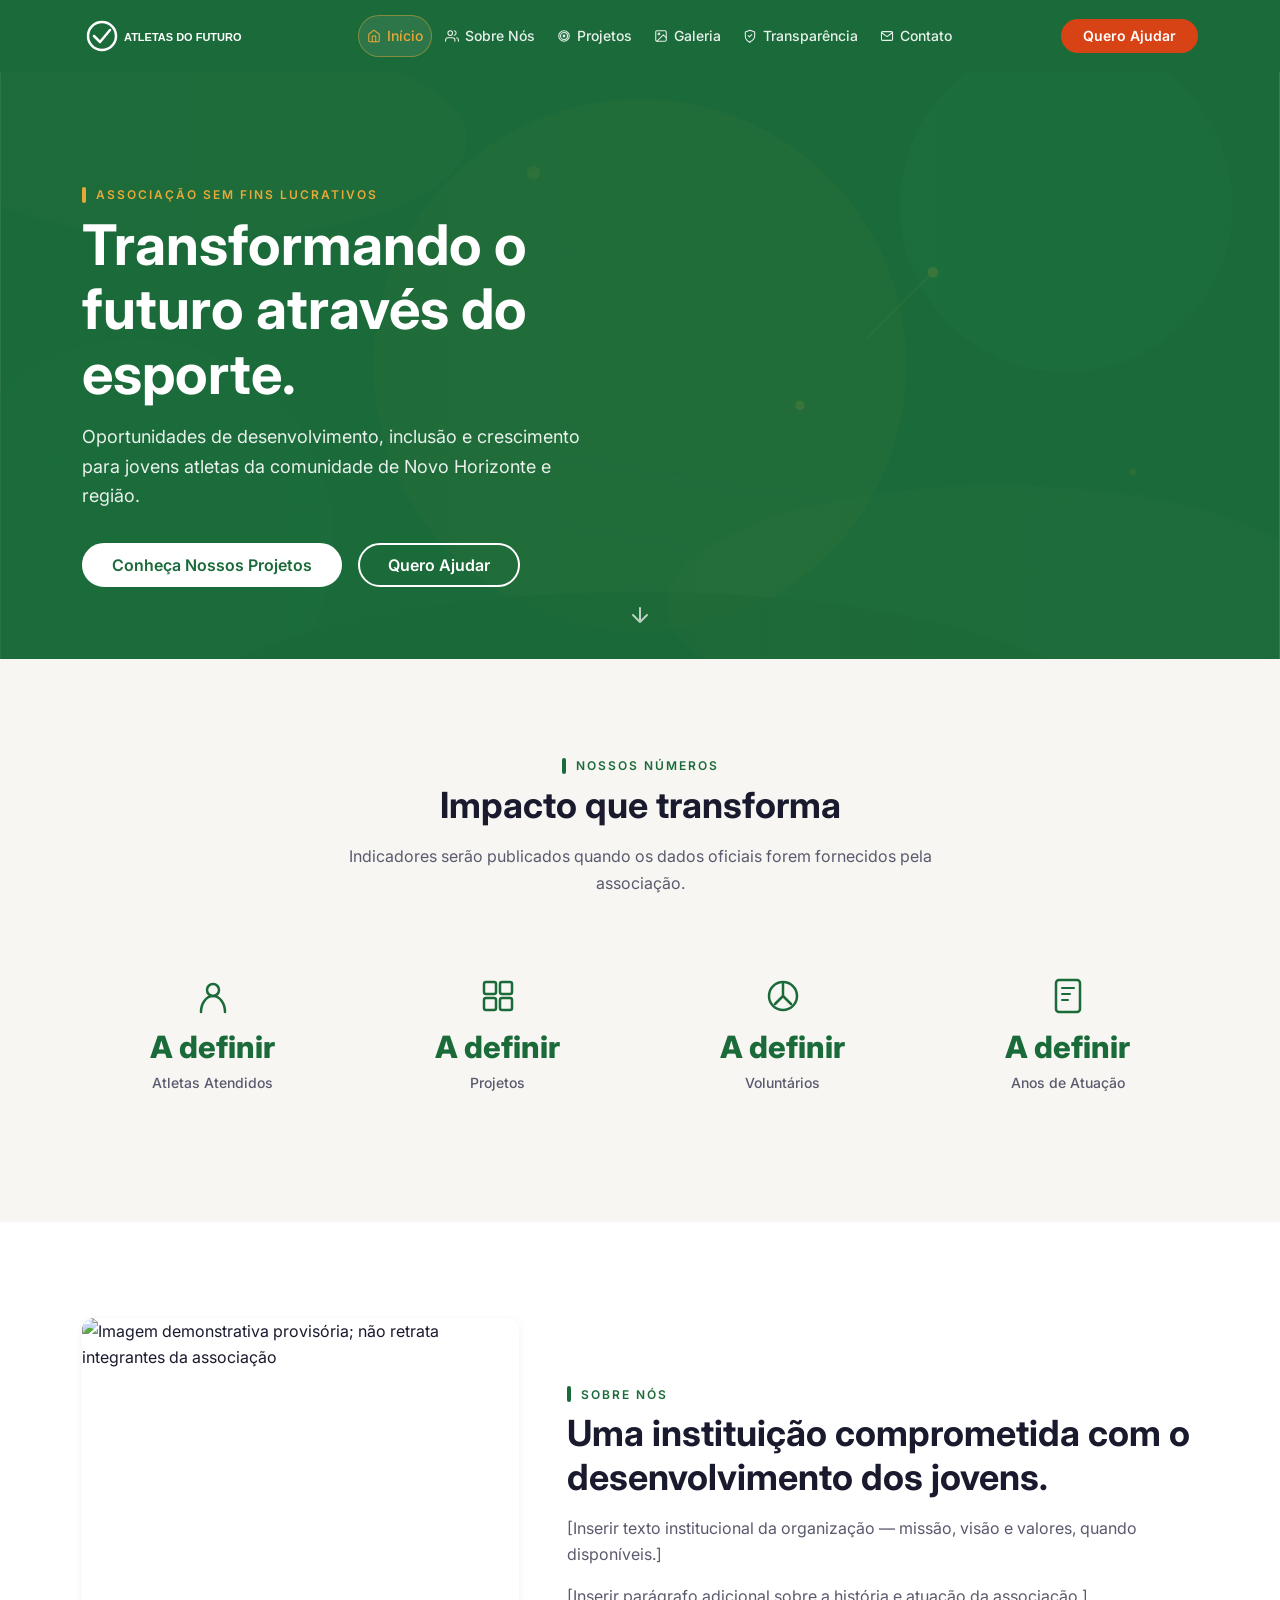
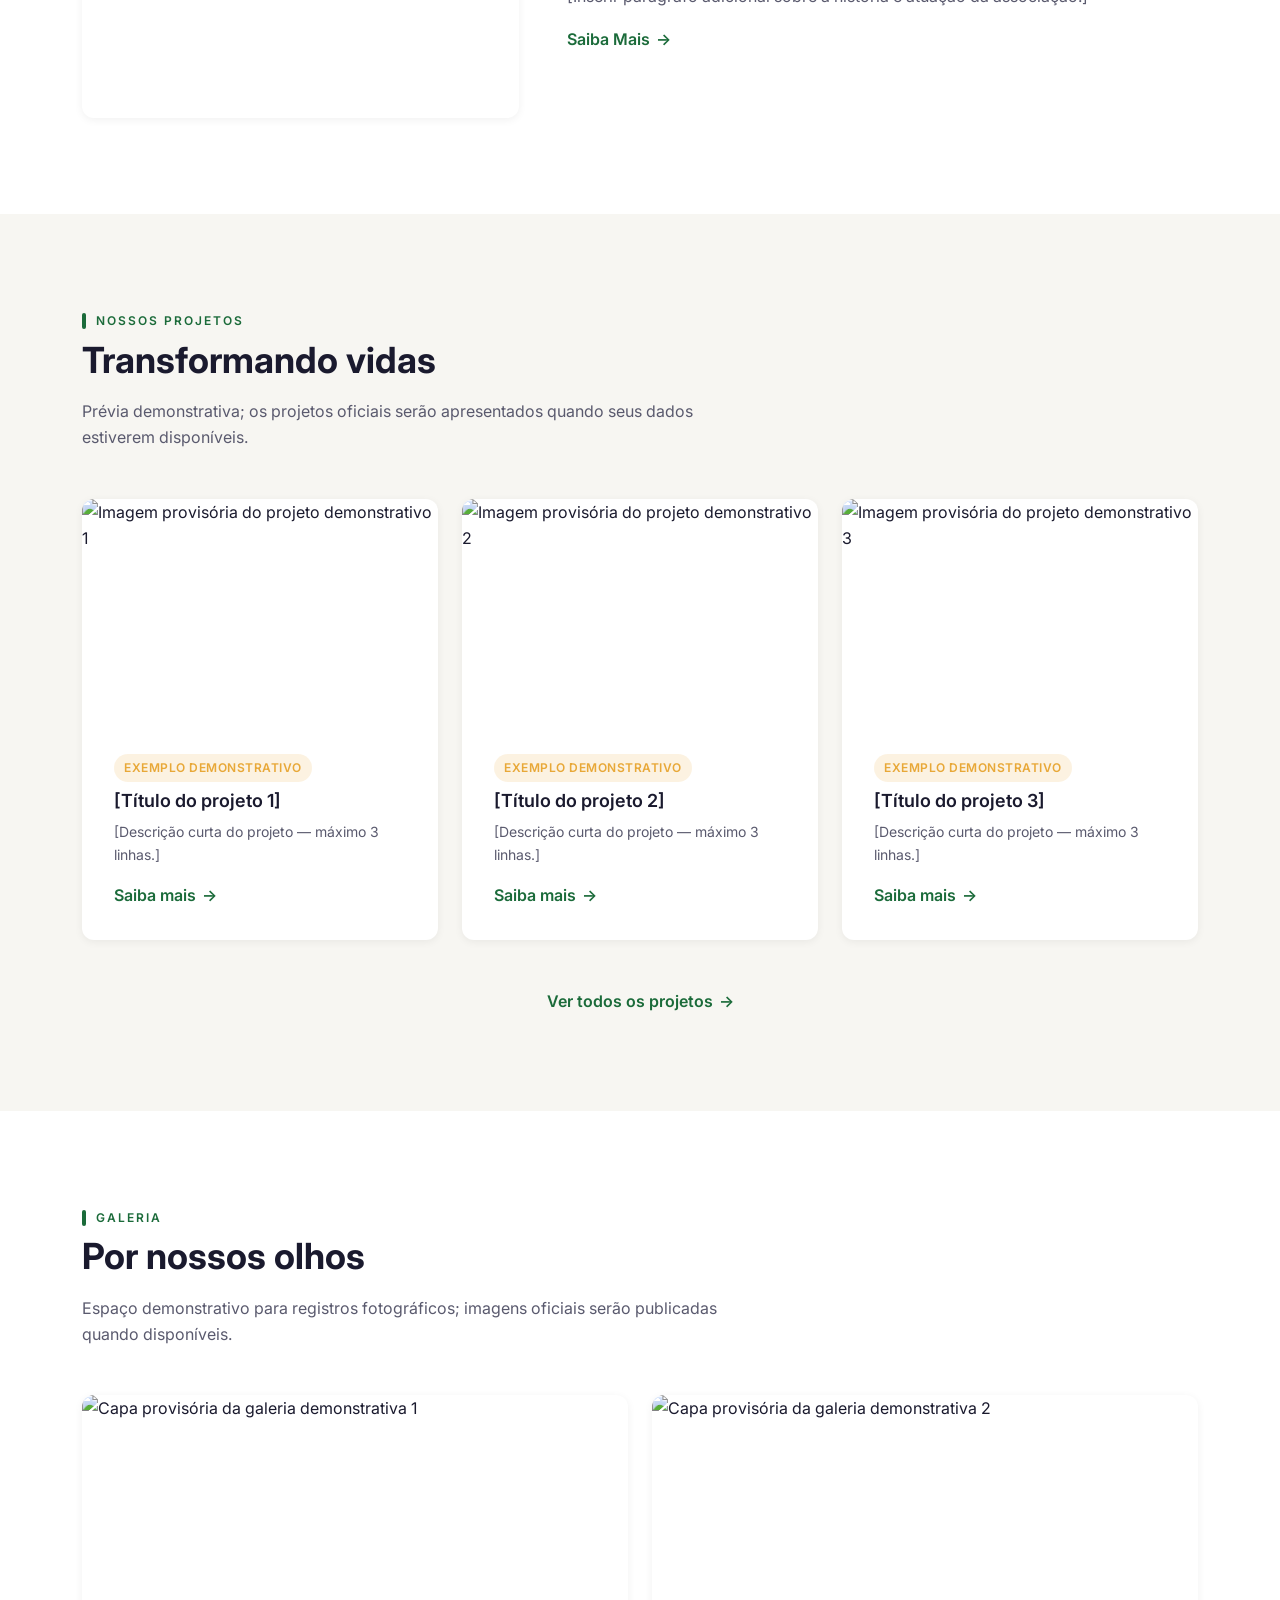
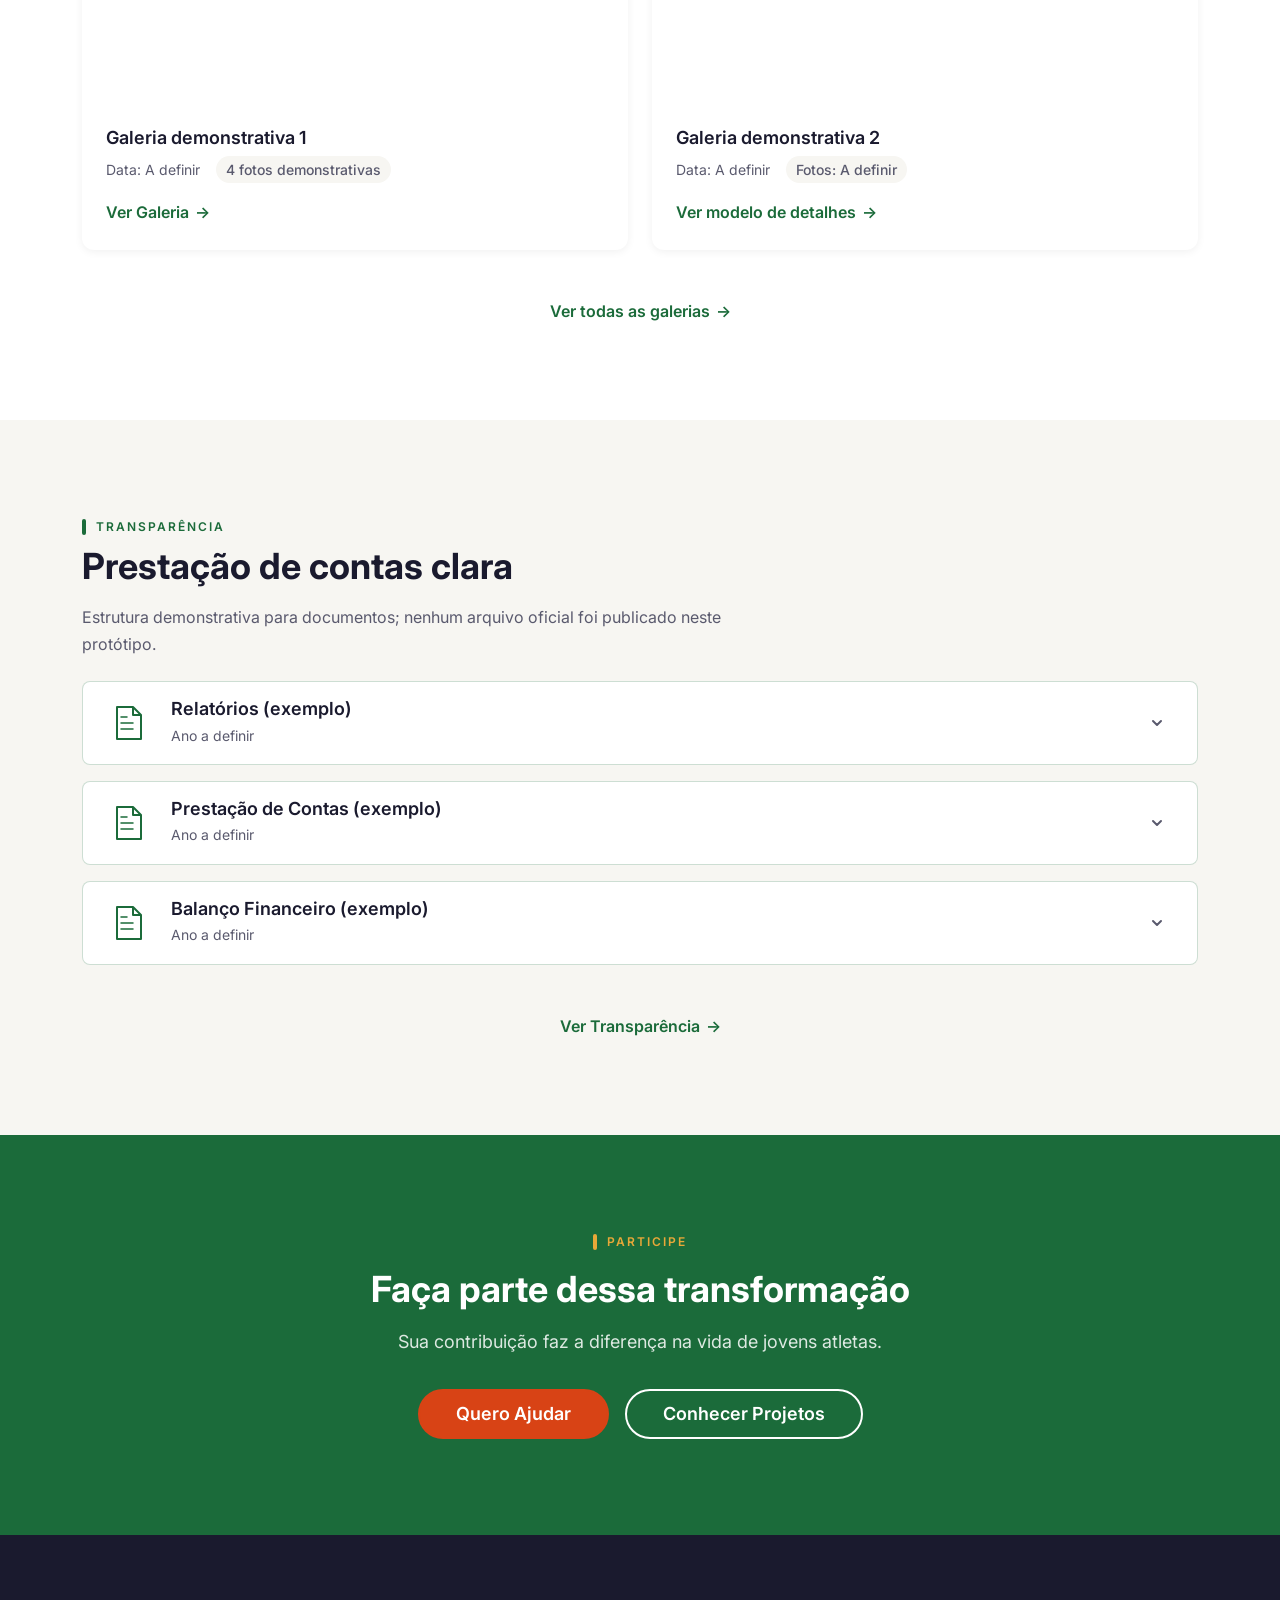
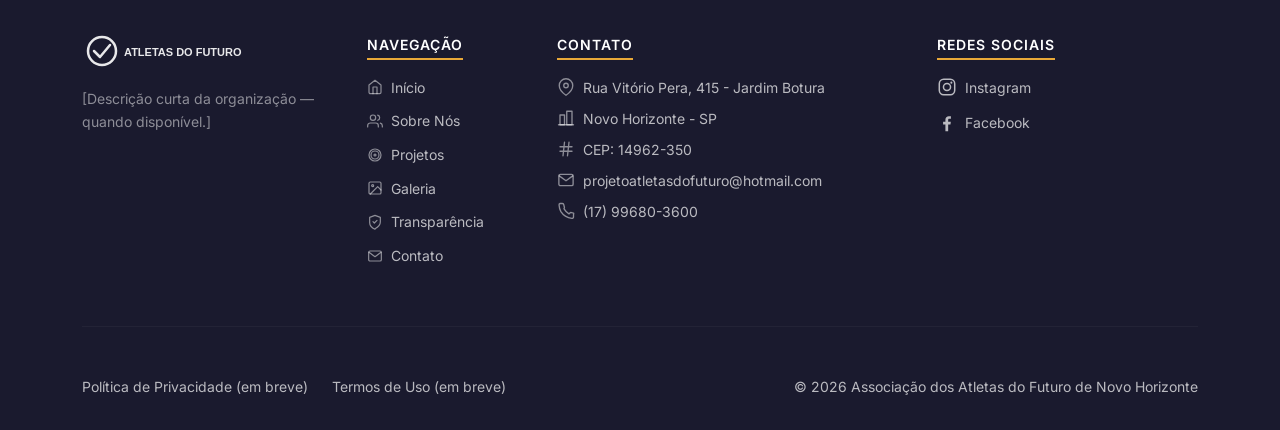
==== commit e6611b43: "site update 2" ====
--- a/index.html
+++ b/index.html
@@ -1,4 +1,4 @@
-<!DOCTYPE html>
+﻿<!DOCTYPE html>
 <html lang="pt-BR">
 <head>
   <meta charset="UTF-8">
@@ -19,7 +19,7 @@
   <header class="site-header" role="banner">
     <nav class="navbar navbar-expand-lg" aria-label="Navegação principal">
       <div class="container">
-        <a class="navbar-brand" href="/" aria-label="Associação dos Atletas do Futuro - Página inicial">
+        <a class="navbar-brand" href="index.html" aria-label="Associação dos Atletas do Futuro - Página inicial">
           <img src="images/logo-placeholder.svg" alt="Logo da Associação dos Atletas do Futuro" height="40">
         </a>
 
@@ -33,28 +33,28 @@
               <path d="M6 6L18 18M18 6L6 18" stroke="currentColor" stroke-width="2" stroke-linecap="round" stroke-linejoin="round"/>
             </svg>
           </button>
-          <ul class="navbar-nav mx-auto mb-2 mb-lg-0" role="menubar">
-            <li class="nav-item" role="none">
-              <a class="nav-link active" href="/" role="menuitem" aria-current="page">Início</a>
-            </li>
-            <li class="nav-item" role="none">
-              <a class="nav-link" href="/sobre-nos" role="menuitem">Sobre Nós</a>
-            </li>
-            <li class="nav-item" role="none">
-              <a class="nav-link" href="/projetos" role="menuitem">Projetos</a>
-            </li>
-            <li class="nav-item" role="none">
-              <a class="nav-link" href="/galeria" role="menuitem">Galeria</a>
-            </li>
-            <li class="nav-item" role="none">
-              <a class="nav-link" href="/transparencia" role="menuitem">Transparência</a>
-            </li>
-            <li class="nav-item" role="none">
-              <a class="nav-link" href="/contato" role="menuitem">Contato</a>
+          <ul class="navbar-nav mx-auto mb-2 mb-lg-0">
+            <li class="nav-item">
+              <a class="nav-link active" href="index.html" aria-current="page"><svg class="nav-link-icon" width="20" height="20" viewBox="0 0 24 24" fill="none" aria-hidden="true"><path d="M3 9l9-7 9 7v11a2 2 0 0 1-2 2H5a2 2 0 0 1-2-2z" stroke="currentColor" stroke-width="1.8" stroke-linejoin="round"/><path d="M9 22V12h6v10" stroke="currentColor" stroke-width="1.8" stroke-linecap="round" stroke-linejoin="round"/></svg>Início</a>
+            </li>
+            <li class="nav-item">
+              <a class="nav-link" href="sobre-nos.html"><svg class="nav-link-icon" width="20" height="20" viewBox="0 0 24 24" fill="none" aria-hidden="true"><path d="M17 21v-2a4 4 0 0 0-4-4H5a4 4 0 0 0-4 4v2" stroke="currentColor" stroke-width="1.8" stroke-linecap="round" stroke-linejoin="round"/><circle cx="9" cy="7" r="4" stroke="currentColor" stroke-width="1.8"/><path d="M23 21v-2a4 4 0 0 0-3-3.87" stroke="currentColor" stroke-width="1.8" stroke-linecap="round"/><path d="M16 3.13a4 4 0 0 1 0 7.75" stroke="currentColor" stroke-width="1.8" stroke-linecap="round"/></svg>Sobre Nós</a>
+            </li>
+            <li class="nav-item">
+              <a class="nav-link" href="projetos.html"><svg class="nav-link-icon" width="20" height="20" viewBox="0 0 24 24" fill="none" aria-hidden="true"><circle cx="12" cy="12" r="9" stroke="currentColor" stroke-width="1.8"/><circle cx="12" cy="12" r="6" stroke="currentColor" stroke-width="1.8"/><circle cx="12" cy="12" r="1.5" stroke="currentColor" stroke-width="1.8"/></svg>Projetos</a>
+            </li>
+            <li class="nav-item">
+              <a class="nav-link" href="galeria.html"><svg class="nav-link-icon" width="20" height="20" viewBox="0 0 24 24" fill="none" aria-hidden="true"><rect x="3" y="3" width="18" height="18" rx="2" stroke="currentColor" stroke-width="1.8"/><circle cx="8.5" cy="8.5" r="1.5" stroke="currentColor" stroke-width="1.8"/><path d="M21 15l-5-5-11 11" stroke="currentColor" stroke-width="1.8" stroke-linecap="round" stroke-linejoin="round"/></svg>Galeria</a>
+            </li>
+            <li class="nav-item">
+              <a class="nav-link" href="transparencia.html"><svg class="nav-link-icon" width="20" height="20" viewBox="0 0 24 24" fill="none" aria-hidden="true"><path d="M12 22s8-4 8-10V5l-8-3-8 3v8c0 6 8 10 8 10z" stroke="currentColor" stroke-width="1.8" stroke-linejoin="round"/><path d="M9 11.5l2 2 4-4" stroke="currentColor" stroke-width="1.8" stroke-linecap="round" stroke-linejoin="round"/></svg>Transparência</a>
+            </li>
+            <li class="nav-item">
+              <a class="nav-link" href="contato.html"><svg class="nav-link-icon" width="20" height="20" viewBox="0 0 24 24" fill="none" aria-hidden="true"><rect x="2.5" y="4.5" width="19" height="15" rx="2" stroke="currentColor" stroke-width="1.8"/><path d="M3 6.5l9 6.5 9-6.5" stroke="currentColor" stroke-width="1.8" stroke-linecap="round" stroke-linejoin="round"/></svg>Contato</a>
             </li>
           </ul>
           <div class="d-flex align-items-center gap-2">
-            <a href="/quero-ajudar" class="btn btn-cta btn-sm">Quero Ajudar</a>
+            <a href="contato.html#participar" class="btn btn-cta btn-sm">Quero Ajudar</a>
           </div>
         </div>
       </div>
@@ -75,8 +75,8 @@
         <h1 id="hero-title" class="hero-title">Transformando o futuro através do esporte.</h1>
         <p class="hero-description">Oportunidades de desenvolvimento, inclusão e crescimento para jovens atletas da comunidade de Novo Horizonte e região.</p>
         <div class="hero-actions">
-          <a href="/projetos" class="btn btn-white">Conheça Nossos Projetos</a>
-          <a href="/quero-ajudar" class="btn btn-outline-white">Quero Ajudar</a>
+          <a href="projetos.html" class="btn btn-white">Conheça Nossos Projetos</a>
+          <a href="contato.html#participar" class="btn btn-outline-white">Quero Ajudar</a>
         </div>
       </div>
       <a href="#impact" class="scroll-indicator" aria-label="Rolagem para baixo">
@@ -92,25 +92,25 @@
         <div class="section-header text-center">
           <span class="tag">Nossos Números</span>
           <h2 id="impact-title">Impacto que transforma</h2>
-          <p class="section-description mx-auto">Resultados concretos construídos ao longo de anos de trabalho dedicado à comunidade.</p>
+          <p class="section-description mx-auto">Indicadores serão publicados quando os dados oficiais forem fornecidos pela associação.</p>
         </div>
         <div class="row g-4 mt-4" id="impact-stats">
           <div class="col-6 col-lg-3">
-            <div class="statistic text-center" data-animate="count-up">
+            <div class="statistic text-center">
               <div class="statistic-icon mb-3">
                 <svg width="40" height="40" viewBox="0 0 40 40" fill="none" aria-hidden="true">
                   <circle cx="20" cy="14" r="6" stroke="#1B6B3A" stroke-width="2.5"/>
                   <path d="M8 36C8 27.163 13.373 20 20 20C26.627 20 32 27.163 32 36" stroke="#1B6B3A" stroke-width="2.5" stroke-linecap="round"/>
                 </svg>
               </div>
-              <div class="statistic-number text-uppercase" data-target="0" data-suffix="">
-                <span class="count-value">0</span>
+              <div class="statistic-number statistic-number-pending">
+                <span>A definir</span>
               </div>
               <div class="statistic-label">Atletas Atendidos</div>
             </div>
           </div>
           <div class="col-6 col-lg-3">
-            <div class="statistic text-center" data-animate="count-up">
+            <div class="statistic text-center">
               <div class="statistic-icon mb-3">
                 <svg width="40" height="40" viewBox="0 0 40 40" fill="none" aria-hidden="true">
                   <rect x="6" y="6" width="12" height="12" rx="2" stroke="#1B6B3A" stroke-width="2.5"/>
@@ -119,28 +119,28 @@
                   <rect x="22" y="22" width="12" height="12" rx="2" stroke="#1B6B3A" stroke-width="2.5"/>
                 </svg>
               </div>
-              <div class="statistic-number text-uppercase" data-target="0" data-suffix="">
-                <span class="count-value">0</span>
+              <div class="statistic-number statistic-number-pending">
+                <span>A definir</span>
               </div>
               <div class="statistic-label">Projetos</div>
             </div>
           </div>
           <div class="col-6 col-lg-3">
-            <div class="statistic text-center" data-animate="count-up">
+            <div class="statistic text-center">
               <div class="statistic-icon mb-3">
                 <svg width="40" height="40" viewBox="0 0 40 40" fill="none" aria-hidden="true">
                   <path d="M20 20L20 8M20 20L28 28M20 20L12 28" stroke="#1B6B3A" stroke-width="2.5" stroke-linecap="round" stroke-linejoin="round"/>
                   <circle cx="20" cy="20" r="14" stroke="#1B6B3A" stroke-width="2.5"/>
                 </svg>
               </div>
-              <div class="statistic-number text-uppercase" data-target="0" data-suffix="">
-                <span class="count-value">0</span>
+              <div class="statistic-number statistic-number-pending">
+                <span>A definir</span>
               </div>
               <div class="statistic-label">Voluntários</div>
             </div>
           </div>
           <div class="col-6 col-lg-3">
-            <div class="statistic text-center" data-animate="count-up">
+            <div class="statistic text-center">
               <div class="statistic-icon mb-3">
                 <svg width="40" height="40" viewBox="0 0 40 40" fill="none" aria-hidden="true">
                   <rect x="8" y="4" width="24" height="32" rx="3" stroke="#1B6B3A" stroke-width="2.5"/>
@@ -149,8 +149,8 @@
                   <line x1="14" y1="24" x2="20" y2="24" stroke="#1B6B3A" stroke-width="2" stroke-linecap="round"/>
                 </svg>
               </div>
-              <div class="statistic-number text-uppercase" data-target="0" data-suffix="">
-                <span class="count-value">0</span>
+              <div class="statistic-number statistic-number-pending">
+                <span>A definir</span>
               </div>
               <div class="statistic-label">Anos de Atuação</div>
             </div>
@@ -165,7 +165,7 @@
         <div class="row align-items-center g-5">
           <div class="col-lg-5">
             <div class="about-image">
-              <img src="https://placehold.co/600x750/1B6B3A/FFFFFF?text=Equipe+da+Associa%C3%A7%C3%A3o&font=inter" alt="Equipe da Associação dos Atletas do Futuro em reunião" loading="lazy">
+              <img src="https://placehold.co/600x750/1B6B3A/FFFFFF?text=Imagem+demonstrativa&font=inter" alt="Imagem demonstrativa provisória; não retrata integrantes da associação" loading="lazy">
             </div>
           </div>
           <div class="col-lg-7">
@@ -173,7 +173,7 @@
             <h2 id="about-title">Uma instituição comprometida com o desenvolvimento dos jovens.</h2>
             <p class="about-text">[Inserir texto institucional da organização — missão, visão e valores, quando disponíveis.]</p>
             <p class="about-text">[Inserir parágrafo adicional sobre a história e atuação da associação.]</p>
-            <a href="/sobre-nos" class="link-arrow">Saiba Mais <span aria-hidden="true">→</span></a>
+            <a href="sobre-nos.html" class="link-arrow">Saiba Mais <span aria-hidden="true">→</span></a>
           </div>
         </div>
       </div>
@@ -185,51 +185,51 @@
         <div class="section-header">
           <span class="tag">Nossos Projetos</span>
           <h2 id="projects-title">Transformando vidas</h2>
-          <p class="section-description">Conheça os projetos que fazem a diferença na vida de jovens atletas.</p>
+          <p class="section-description">Prévia demonstrativa; os projetos oficiais serão apresentados quando seus dados estiverem disponíveis.</p>
         </div>
         <div class="row g-4 mt-4" id="projects-grid">
           <article class="col-12 col-md-6 col-lg-4">
             <div class="card-project" data-animate="fade-up">
               <div class="card-project-image">
-                <img src="https://placehold.co/600x375/E8A838/1A1A2E?text=Futebol&font=inter" alt="Projeto de Futebol para Crianças" loading="lazy">
+                <img src="https://placehold.co/600x375/E8A838/1A1A2E?text=Projeto+demonstrativo+1&font=inter" alt="Imagem provisória do projeto demonstrativo 1" loading="lazy">
               </div>
               <div class="card-project-body">
-                <span class="badge-category">Esporte</span>
-                <h3 class="card-project-title">[Título do Projeto]</h3>
+                <span class="badge-category">Exemplo demonstrativo</span>
+                <h3 class="card-project-title">[Título do projeto 1]</h3>
                 <p class="card-project-desc">[Descrição curta do projeto — máximo 3 linhas.]</p>
-                <a href="/projetos/[slug]" class="link-arrow">Saiba mais <span aria-hidden="true">→</span></a>
+                <a href="projetos.html" class="link-arrow">Saiba mais <span aria-hidden="true">→</span></a>
               </div>
             </div>
           </article>
           <article class="col-12 col-md-6 col-lg-4">
             <div class="card-project" data-animate="fade-up">
               <div class="card-project-image">
-                <img src="https://placehold.co/600x375/E8A838/1A1A2E?text=Atletismo&font=inter" alt="Projeto de Atletismo Juvenil" loading="lazy">
+                <img src="https://placehold.co/600x375/E8A838/1A1A2E?text=Projeto+demonstrativo+2&font=inter" alt="Imagem provisória do projeto demonstrativo 2" loading="lazy">
               </div>
               <div class="card-project-body">
-                <span class="badge-category">Esporte</span>
-                <h3 class="card-project-title">[Título do Projeto]</h3>
+                <span class="badge-category">Exemplo demonstrativo</span>
+                <h3 class="card-project-title">[Título do projeto 2]</h3>
                 <p class="card-project-desc">[Descrição curta do projeto — máximo 3 linhas.]</p>
-                <a href="/projetos/[slug]" class="link-arrow">Saiba mais <span aria-hidden="true">→</span></a>
+                <a href="projetos.html" class="link-arrow">Saiba mais <span aria-hidden="true">→</span></a>
               </div>
             </div>
           </article>
           <article class="col-12 col-md-6 col-lg-4">
             <div class="card-project" data-animate="fade-up">
               <div class="card-project-image">
-                <img src="https://placehold.co/600x375/E8A838/1A1A2E?text=Educa%C3%A7%C3%A3o&font=inter" alt="Projeto Educacional Esportivo" loading="lazy">
+                <img src="https://placehold.co/600x375/E8A838/1A1A2E?text=Projeto+demonstrativo+3&font=inter" alt="Imagem provisória do projeto demonstrativo 3" loading="lazy">
               </div>
               <div class="card-project-body">
-                <span class="badge-category">Educação</span>
-                <h3 class="card-project-title">[Título do Projeto]</h3>
+                <span class="badge-category">Exemplo demonstrativo</span>
+                <h3 class="card-project-title">[Título do projeto 3]</h3>
                 <p class="card-project-desc">[Descrição curta do projeto — máximo 3 linhas.]</p>
-                <a href="/projetos/[slug]" class="link-arrow">Saiba mais <span aria-hidden="true">→</span></a>
+                <a href="projetos.html" class="link-arrow">Saiba mais <span aria-hidden="true">→</span></a>
               </div>
             </div>
           </article>
         </div>
         <div class="text-center mt-5">
-          <a href="/projetos" class="link-arrow">Ver todos os projetos <span aria-hidden="true">→</span></a>
+          <a href="projetos.html" class="link-arrow">Ver todos os projetos <span aria-hidden="true">→</span></a>
         </div>
       </div>
     </section>
@@ -240,42 +240,42 @@
         <div class="section-header">
           <span class="tag">Galeria</span>
           <h2 id="gallery-title">Por nossos olhos</h2>
-          <p class="section-description">Registros fotográficos das atividades e momentos que marcam nossa trajetória.</p>
+          <p class="section-description">Espaço demonstrativo para registros fotográficos; imagens oficiais serão publicadas quando disponíveis.</p>
         </div>
         <div class="row g-4 mt-4" id="gallery-grid">
           <article class="col-12 col-md-6">
             <div class="card-gallery" data-animate="fade-up">
               <div class="card-gallery-image">
-                <img src="https://placehold.co/800x450/1B6B3A/FFFFFF?text=Galeria+1&font=inter" alt="Capa da galeria [Título da Galeria]" loading="lazy">
+                <img src="https://placehold.co/800x450/1B6B3A/FFFFFF?text=Foto+demonstrativa&font=inter" alt="Capa provisória da galeria demonstrativa 1" loading="lazy">
               </div>
               <div class="card-gallery-body">
-                <h3 class="card-gallery-title">[Título da Galeria]</h3>
+                <h3 class="card-gallery-title">Galeria demonstrativa 1</h3>
                 <div class="card-gallery-meta">
-                  <time class="card-gallery-date" datetime="[AAAA-MM-DD]">[Data da Galeria]</time>
-                  <span class="badge-photo-count">[N] fotos</span>
+                  <span class="card-gallery-date">Data: A definir</span>
+                  <span class="badge-photo-count">4 fotos demonstrativas</span>
                 </div>
-                <a href="/galeria/[id]" class="link-arrow">Ver Galeria <span aria-hidden="true">→</span></a>
+                <a href="galeria-detalhes.html" class="link-arrow">Ver Galeria <span aria-hidden="true">→</span></a>
               </div>
             </div>
           </article>
           <article class="col-12 col-md-6">
             <div class="card-gallery" data-animate="fade-up">
               <div class="card-gallery-image">
-                <img src="https://placehold.co/800x450/1B6B3A/FFFFFF?text=Galeria+2&font=inter" alt="Capa da galeria [Título da Galeria]" loading="lazy">
+                <img src="https://placehold.co/800x450/E8A838/1A1A2E?text=Foto+demonstrativa&font=inter" alt="Capa provisória da galeria demonstrativa 2" loading="lazy">
               </div>
               <div class="card-gallery-body">
-                <h3 class="card-gallery-title">[Título da Galeria]</h3>
+                <h3 class="card-gallery-title">Galeria demonstrativa 2</h3>
                 <div class="card-gallery-meta">
-                  <time class="card-gallery-date" datetime="[AAAA-MM-DD]">[Data da Galeria]</time>
-                  <span class="badge-photo-count">[N] fotos</span>
+                  <span class="card-gallery-date">Data: A definir</span>
+                  <span class="badge-photo-count">Fotos: A definir</span>
                 </div>
-                <a href="/galeria/[id]" class="link-arrow">Ver Galeria <span aria-hidden="true">→</span></a>
+                <a href="galeria-detalhes.html" class="link-arrow">Ver modelo de detalhes <span aria-hidden="true">→</span></a>
               </div>
             </div>
           </article>
         </div>
         <div class="text-center mt-5">
-          <a href="/galeria" class="link-arrow">Ver todas as galerias <span aria-hidden="true">→</span></a>
+          <a href="galeria.html" class="link-arrow">Ver todas as galerias <span aria-hidden="true">→</span></a>
         </div>
       </div>
     </section>
@@ -286,60 +286,128 @@
         <div class="section-header">
           <span class="tag">Transparência</span>
           <h2 id="transparency-title">Prestação de contas clara</h2>
-          <p class="section-description">Acesso aos documentos institucionais que garantem a transparência de nossas ações.</p>
-        </div>
-        <div class="transparency-list mt-4" data-animate="fade-up">
-          <a href="/transparencia/[ano]/[categoria]" class="document-card">
-            <div class="document-icon" aria-hidden="true">
-              <svg width="40" height="40" viewBox="0 0 40 40" fill="none">
-                <path d="M10 4H26L34 12V36H10V4Z" stroke="#1B6B3A" stroke-width="2" stroke-linejoin="round"/>
-                <path d="M26 4V12H34" stroke="#1B6B3A" stroke-width="2" stroke-linejoin="round"/>
-                <line x1="14" y1="20" x2="26" y2="20" stroke="#1B6B3A" stroke-width="1.5" stroke-linecap="round"/>
-                <line x1="14" y1="26" x2="26" y2="26" stroke="#1B6B3A" stroke-width="1.5" stroke-linecap="round"/>
-                <line x1="14" y1="14" x2="20" y2="14" stroke="#1B6B3A" stroke-width="1.5" stroke-linecap="round"/>
-              </svg>
-            </div>
-            <div class="document-info">
-              <h3 class="document-title">Relatórios Anuais</h3>
-              <span class="document-year">2024</span>
-            </div>
-            <span class="document-action" aria-hidden="true">Ver →</span>
-          </a>
-          <a href="/transparencia/[ano]/[categoria]" class="document-card">
-            <div class="document-icon" aria-hidden="true">
-              <svg width="40" height="40" viewBox="0 0 40 40" fill="none">
-                <path d="M10 4H26L34 12V36H10V4Z" stroke="#1B6B3A" stroke-width="2" stroke-linejoin="round"/>
-                <path d="M26 4V12H34" stroke="#1B6B3A" stroke-width="2" stroke-linejoin="round"/>
-                <line x1="14" y1="20" x2="26" y2="20" stroke="#1B6B3A" stroke-width="1.5" stroke-linecap="round"/>
-                <line x1="14" y1="26" x2="26" y2="26" stroke="#1B6B3A" stroke-width="1.5" stroke-linecap="round"/>
-                <line x1="14" y1="14" x2="20" y2="14" stroke="#1B6B3A" stroke-width="1.5" stroke-linecap="round"/>
-              </svg>
-            </div>
-            <div class="document-info">
-              <h3 class="document-title">Prestação de Contas</h3>
-              <span class="document-year">2024</span>
-            </div>
-            <span class="document-action" aria-hidden="true">Ver →</span>
-          </a>
-          <a href="/transparencia/[ano]/[categoria]" class="document-card">
-            <div class="document-icon" aria-hidden="true">
-              <svg width="40" height="40" viewBox="0 0 40 40" fill="none">
-                <path d="M10 4H26L34 12V36H10V4Z" stroke="#1B6B3A" stroke-width="2" stroke-linejoin="round"/>
-                <path d="M26 4V12H34" stroke="#1B6B3A" stroke-width="2" stroke-linejoin="round"/>
-                <line x1="14" y1="20" x2="26" y2="20" stroke="#1B6B3A" stroke-width="1.5" stroke-linecap="round"/>
-                <line x1="14" y1="26" x2="26" y2="26" stroke="#1B6B3A" stroke-width="1.5" stroke-linecap="round"/>
-                <line x1="14" y1="14" x2="20" y2="14" stroke="#1B6B3A" stroke-width="1.5" stroke-linecap="round"/>
-              </svg>
-            </div>
-            <div class="document-info">
-              <h3 class="document-title">Balanço Financeiro</h3>
-              <span class="document-year">2024</span>
-            </div>
-            <span class="document-action" aria-hidden="true">Ver →</span>
-          </a>
+          <p class="section-description">Estrutura demonstrativa para documentos; nenhum arquivo oficial foi publicado neste protótipo.</p>
+        </div>
+        <div class="transparency-list mt-4" data-transparency-accordion data-animate="fade-up">
+          <div
+            class="document-card"
+            role="button"
+            tabindex="0"
+            data-accordion-toggle
+            aria-expanded="false"
+            aria-controls="home-transp-doc-1"
+          >
+            <div class="document-card-header">
+              <div class="document-icon" aria-hidden="true">
+                <svg width="40" height="40" viewBox="0 0 40 40" fill="none">
+                  <path d="M10 4H26L34 12V36H10V4Z" stroke="currentColor" stroke-width="2" stroke-linejoin="round"/>
+                  <path d="M26 4V12H34" stroke="currentColor" stroke-width="2" stroke-linejoin="round"/>
+                  <line x1="14" y1="20" x2="26" y2="20" stroke="currentColor" stroke-width="1.5" stroke-linecap="round"/>
+                  <line x1="14" y1="26" x2="26" y2="26" stroke="currentColor" stroke-width="1.5" stroke-linecap="round"/>
+                  <line x1="14" y1="14" x2="20" y2="14" stroke="currentColor" stroke-width="1.5" stroke-linecap="round"/>
+                </svg>
+              </div>
+              <div class="document-info">
+                <h3 class="document-title">Relatórios (exemplo)</h3>
+                <span class="document-year">Ano a definir</span>
+              </div>
+              <span class="document-accordion-chevron" aria-hidden="true">
+                <svg width="16" height="16" viewBox="0 0 16 16" fill="none">
+                  <path d="M4 6L8 10L12 6" stroke="currentColor" stroke-width="2" stroke-linecap="round" stroke-linejoin="round"/>
+                </svg>
+              </span>
+            </div>
+            <div class="document-panel" id="home-transp-doc-1" data-accordion-panel hidden>
+              <div class="document-panel-inner">
+                <ul class="transparency-accordion-list">
+                  <li><a href="transparencia.html"><svg width="16" height="16" viewBox="0 0 24 24" fill="none" aria-hidden="true"><path d="M12 22s8-4 8-10V5l-8-3-8 3v8c0 6 8 10 8 10z" stroke="currentColor" stroke-width="1.8" stroke-linejoin="round"/><path d="M9 11.5l2 2 4-4" stroke="currentColor" stroke-width="1.8" stroke-linecap="round" stroke-linejoin="round"/></svg>Relatório de Atividades 2026 (exemplo)</a></li>
+                  <li><a href="transparencia.html"><svg width="16" height="16" viewBox="0 0 24 24" fill="none" aria-hidden="true"><path d="M12 22s8-4 8-10V5l-8-3-8 3v8c0 6 8 10 8 10z" stroke="currentColor" stroke-width="1.8" stroke-linejoin="round"/><path d="M9 11.5l2 2 4-4" stroke="currentColor" stroke-width="1.8" stroke-linecap="round" stroke-linejoin="round"/></svg>Relatório de Gestão 2026 (exemplo)</a></li>
+                  <li><a href="transparencia.html"><svg width="16" height="16" viewBox="0 0 24 24" fill="none" aria-hidden="true"><path d="M12 22s8-4 8-10V5l-8-3-8 3v8c0 6 8 10 8 10z" stroke="currentColor" stroke-width="1.8" stroke-linejoin="round"/><path d="M9 11.5l2 2 4-4" stroke="currentColor" stroke-width="1.8" stroke-linecap="round" stroke-linejoin="round"/></svg>Relatório Anual de Prestação de Contas (exemplo)</a></li>
+                </ul>
+              </div>
+            </div>
+          </div>
+
+          <div
+            class="document-card"
+            role="button"
+            tabindex="0"
+            data-accordion-toggle
+            aria-expanded="false"
+            aria-controls="home-transp-doc-2"
+          >
+            <div class="document-card-header">
+              <div class="document-icon" aria-hidden="true">
+                <svg width="40" height="40" viewBox="0 0 40 40" fill="none">
+                  <path d="M10 4H26L34 12V36H10V4Z" stroke="currentColor" stroke-width="2" stroke-linejoin="round"/>
+                  <path d="M26 4V12H34" stroke="currentColor" stroke-width="2" stroke-linejoin="round"/>
+                  <line x1="14" y1="20" x2="26" y2="20" stroke="currentColor" stroke-width="1.5" stroke-linecap="round"/>
+                  <line x1="14" y1="26" x2="26" y2="26" stroke="currentColor" stroke-width="1.5" stroke-linecap="round"/>
+                  <line x1="14" y1="14" x2="20" y2="14" stroke="currentColor" stroke-width="1.5" stroke-linecap="round"/>
+                </svg>
+              </div>
+              <div class="document-info">
+                <h3 class="document-title">Prestação de Contas (exemplo)</h3>
+                <span class="document-year">Ano a definir</span>
+              </div>
+              <span class="document-accordion-chevron" aria-hidden="true">
+                <svg width="16" height="16" viewBox="0 0 16 16" fill="none">
+                  <path d="M4 6L8 10L12 6" stroke="currentColor" stroke-width="2" stroke-linecap="round" stroke-linejoin="round"/>
+                </svg>
+              </span>
+            </div>
+            <div class="document-panel" id="home-transp-doc-2" data-accordion-panel hidden>
+              <div class="document-panel-inner">
+                <ul class="transparency-accordion-list">
+                  <li><a href="transparencia.html"><svg width="16" height="16" viewBox="0 0 24 24" fill="none" aria-hidden="true"><path d="M12 22s8-4 8-10V5l-8-3-8 3v8c0 6 8 10 8 10z" stroke="currentColor" stroke-width="1.8" stroke-linejoin="round"/><path d="M9 11.5l2 2 4-4" stroke="currentColor" stroke-width="1.8" stroke-linecap="round" stroke-linejoin="round"/></svg>Prestação de Contas Anual 2026 (exemplo)</a></li>
+                  <li><a href="transparencia.html"><svg width="16" height="16" viewBox="0 0 24 24" fill="none" aria-hidden="true"><path d="M12 22s8-4 8-10V5l-8-3-8 3v8c0 6 8 10 8 10z" stroke="currentColor" stroke-width="1.8" stroke-linejoin="round"/><path d="M9 11.5l2 2 4-4" stroke="currentColor" stroke-width="1.8" stroke-linecap="round" stroke-linejoin="round"/></svg>Prestação de Contas Trimestral Q1 (exemplo)</a></li>
+                  <li><a href="transparencia.html"><svg width="16" height="16" viewBox="0 0 24 24" fill="none" aria-hidden="true"><path d="M12 22s8-4 8-10V5l-8-3-8 3v8c0 6 8 10 8 10z" stroke="currentColor" stroke-width="1.8" stroke-linejoin="round"/><path d="M9 11.5l2 2 4-4" stroke="currentColor" stroke-width="1.8" stroke-linecap="round" stroke-linejoin="round"/></svg>Prestação de Contas Trimestral Q2 (exemplo)</a></li>
+                </ul>
+              </div>
+            </div>
+          </div>
+
+          <div
+            class="document-card"
+            role="button"
+            tabindex="0"
+            data-accordion-toggle
+            aria-expanded="false"
+            aria-controls="home-transp-doc-3"
+          >
+            <div class="document-card-header">
+              <div class="document-icon" aria-hidden="true">
+                <svg width="40" height="40" viewBox="0 0 40 40" fill="none">
+                  <path d="M10 4H26L34 12V36H10V4Z" stroke="currentColor" stroke-width="2" stroke-linejoin="round"/>
+                  <path d="M26 4V12H34" stroke="currentColor" stroke-width="2" stroke-linejoin="round"/>
+                  <line x1="14" y1="20" x2="26" y2="20" stroke="currentColor" stroke-width="1.5" stroke-linecap="round"/>
+                  <line x1="14" y1="26" x2="26" y2="26" stroke="currentColor" stroke-width="1.5" stroke-linecap="round"/>
+                  <line x1="14" y1="14" x2="20" y2="14" stroke="currentColor" stroke-width="1.5" stroke-linecap="round"/>
+                </svg>
+              </div>
+              <div class="document-info">
+                <h3 class="document-title">Balanço Financeiro (exemplo)</h3>
+                <span class="document-year">Ano a definir</span>
+              </div>
+              <span class="document-accordion-chevron" aria-hidden="true">
+                <svg width="16" height="16" viewBox="0 0 16 16" fill="none">
+                  <path d="M4 6L8 10L12 6" stroke="currentColor" stroke-width="2" stroke-linecap="round" stroke-linejoin="round"/>
+                </svg>
+              </span>
+            </div>
+            <div class="document-panel" id="home-transp-doc-3" data-accordion-panel hidden>
+              <div class="document-panel-inner">
+                <ul class="transparency-accordion-list">
+                  <li><a href="transparencia.html"><svg width="16" height="16" viewBox="0 0 24 24" fill="none" aria-hidden="true"><path d="M12 22s8-4 8-10V5l-8-3-8 3v8c0 6 8 10 8 10z" stroke="currentColor" stroke-width="1.8" stroke-linejoin="round"/><path d="M9 11.5l2 2 4-4" stroke="currentColor" stroke-width="1.8" stroke-linecap="round" stroke-linejoin="round"/></svg>Balanço Financeiro Anual 2026 (exemplo)</a></li>
+                  <li><a href="transparencia.html"><svg width="16" height="16" viewBox="0 0 24 24" fill="none" aria-hidden="true"><path d="M12 22s8-4 8-10V5l-8-3-8 3v8c0 6 8 10 8 10z" stroke="currentColor" stroke-width="1.8" stroke-linejoin="round"/><path d="M9 11.5l2 2 4-4" stroke="currentColor" stroke-width="1.8" stroke-linecap="round" stroke-linejoin="round"/></svg>Balanço Patrimonial 2026 (exemplo)</a></li>
+                  <li><a href="transparencia.html"><svg width="16" height="16" viewBox="0 0 24 24" fill="none" aria-hidden="true"><path d="M12 22s8-4 8-10V5l-8-3-8 3v8c0 6 8 10 8 10z" stroke="currentColor" stroke-width="1.8" stroke-linejoin="round"/><path d="M9 11.5l2 2 4-4" stroke="currentColor" stroke-width="1.8" stroke-linecap="round" stroke-linejoin="round"/></svg>Demonstração de Resultados 2026 (exemplo)</a></li>
+                </ul>
+              </div>
+            </div>
+          </div>
         </div>
         <div class="text-center mt-5">
-          <a href="/transparencia" class="link-arrow">Ver Transparência <span aria-hidden="true">→</span></a>
+          <a href="transparencia.html" class="link-arrow">Ver Transparência <span aria-hidden="true">→</span></a>
         </div>
       </div>
     </section>
@@ -351,8 +419,8 @@
         <h2 id="cta-title">Faça parte dessa transformação</h2>
         <p class="cta-description">Sua contribuição faz a diferença na vida de jovens atletas.</p>
         <div class="cta-actions">
-          <a href="/quero-ajudar" class="btn btn-cta btn-lg">Quero Ajudar</a>
-          <a href="/projetos" class="btn btn-outline-white btn-lg">Conhecer Projetos</a>
+          <a href="contato.html#participar" class="btn btn-cta btn-lg">Quero Ajudar</a>
+          <a href="projetos.html" class="btn btn-outline-white btn-lg">Conhecer Projetos</a>
         </div>
       </div>
     </section>
@@ -371,45 +439,77 @@
         </div>
         <div class="col-12 col-lg-2">
           <h3 class="footer-title">Navegação</h3>
-          <ul class="footer-links">
-            <li><a href="/">Início</a></li>
-            <li><a href="/sobre-nos">Sobre Nós</a></li>
-            <li><a href="/projetos">Projetos</a></li>
-            <li><a href="/galeria">Galeria</a></li>
-            <li><a href="/transparencia">Transparência</a></li>
-            <li><a href="/contato">Contato</a></li>
+          <ul class="footer-links footer-nav">
+            <li><a href="index.html"><svg width="16" height="16" viewBox="0 0 24 24" fill="none" aria-hidden="true"><path d="M3 9l9-7 9 7v11a2 2 0 0 1-2 2H5a2 2 0 0 1-2-2z" stroke="currentColor" stroke-width="1.8" stroke-linejoin="round"/><path d="M9 22V12h6v10" stroke="currentColor" stroke-width="1.8" stroke-linecap="round" stroke-linejoin="round"/></svg>Início</a></li>
+            <li><a href="sobre-nos.html"><svg width="16" height="16" viewBox="0 0 24 24" fill="none" aria-hidden="true"><path d="M17 21v-2a4 4 0 0 0-4-4H5a4 4 0 0 0-4 4v2" stroke="currentColor" stroke-width="1.8" stroke-linecap="round" stroke-linejoin="round"/><circle cx="9" cy="7" r="4" stroke="currentColor" stroke-width="1.8"/><path d="M23 21v-2a4 4 0 0 0-3-3.87" stroke="currentColor" stroke-width="1.8" stroke-linecap="round"/><path d="M16 3.13a4 4 0 0 1 0 7.75" stroke="currentColor" stroke-width="1.8" stroke-linecap="round"/></svg>Sobre Nós</a></li>
+            <li><a href="projetos.html"><svg width="16" height="16" viewBox="0 0 24 24" fill="none" aria-hidden="true"><circle cx="12" cy="12" r="9" stroke="currentColor" stroke-width="1.8"/><circle cx="12" cy="12" r="6" stroke="currentColor" stroke-width="1.8"/><circle cx="12" cy="12" r="1.5" stroke="currentColor" stroke-width="1.8"/></svg>Projetos</a></li>
+            <li><a href="galeria.html"><svg width="16" height="16" viewBox="0 0 24 24" fill="none" aria-hidden="true"><rect x="3" y="3" width="18" height="18" rx="2" stroke="currentColor" stroke-width="1.8"/><circle cx="8.5" cy="8.5" r="1.5" stroke="currentColor" stroke-width="1.8"/><path d="M21 15l-5-5-11 11" stroke="currentColor" stroke-width="1.8" stroke-linecap="round" stroke-linejoin="round"/></svg>Galeria</a></li>
+            <li><a href="transparencia.html"><svg width="16" height="16" viewBox="0 0 24 24" fill="none" aria-hidden="true"><path d="M12 22s8-4 8-10V5l-8-3-8 3v8c0 6 8 10 8 10z" stroke="currentColor" stroke-width="1.8" stroke-linejoin="round"/><path d="M9 11.5l2 2 4-4" stroke="currentColor" stroke-width="1.8" stroke-linecap="round" stroke-linejoin="round"/></svg>Transparência</a></li>
+            <li><a href="contato.html"><svg width="16" height="16" viewBox="0 0 24 24" fill="none" aria-hidden="true"><rect x="2.5" y="4.5" width="19" height="15" rx="2" stroke="currentColor" stroke-width="1.8"/><path d="M3 6.5l9 6.5 9-6.5" stroke="currentColor" stroke-width="1.8" stroke-linecap="round" stroke-linejoin="round"/></svg>Contato</a></li>
           </ul>
         </div>
+        <div class="col-12 col-lg-4">
+          <h3 class="footer-title">Contato</h3>
+          <ul class="footer-links footer-contact">
+            <li>
+              <svg width="18" height="18" viewBox="0 0 24 24" fill="none" aria-hidden="true">
+                <path d="M21 10c0 7-9 13-9 13s-9-6-9-13a9 9 0 0 1 18 0z" stroke="currentColor" stroke-width="1.8"/>
+                <circle cx="12" cy="10" r="3" stroke="currentColor" stroke-width="1.8"/>
+              </svg>
+              Rua Vitório Pera, 415 - Jardim Botura
+            </li>
+            <li>
+              <svg width="18" height="18" viewBox="0 0 24 24" fill="none" aria-hidden="true">
+                <rect x="4" y="8" width="6" height="13" stroke="currentColor" stroke-width="1.8" stroke-linejoin="round"/>
+                <rect x="13" y="3" width="7" height="18" stroke="currentColor" stroke-width="1.8" stroke-linejoin="round"/>
+                <path d="M2 21h20" stroke="currentColor" stroke-width="1.8" stroke-linecap="round"/>
+              </svg>
+              Novo Horizonte - SP
+            </li>
+            <li>
+              <svg width="18" height="18" viewBox="0 0 24 24" fill="none" aria-hidden="true">
+                <path d="M4 9h16M4 15h16M10 3L8 21M16 3l-2 18" stroke="currentColor" stroke-width="1.8" stroke-linecap="round"/>
+              </svg>
+              CEP: 14962-350
+            </li>
+            <li>
+              <a href="mailto:projetoatletasdofuturo@hotmail.com">
+                <svg width="18" height="18" viewBox="0 0 24 24" fill="none" aria-hidden="true">
+                  <rect x="2.5" y="4.5" width="19" height="15" rx="2" stroke="currentColor" stroke-width="1.8"/>
+                  <path d="M3 6.5l9 6.5 9-6.5" stroke="currentColor" stroke-width="1.8" stroke-linecap="round" stroke-linejoin="round"/>
+                </svg>
+                projetoatletasdofuturo@hotmail.com
+              </a>
+            </li>
+            <li>
+              <a href="tel:+5517996803600">
+                <svg width="18" height="18" viewBox="0 0 24 24" fill="none" aria-hidden="true">
+                  <path d="M22 16.92v3a2 2 0 0 1-2.18 2 19.79 19.79 0 0 1-8.63-3.07 19.5 19.5 0 0 1-6-6A19.79 19.79 0 0 1 2.75 4.08 2 2 0 0 1 4.11 2h3a2 2 0 0 1 2 1.72c.12.96.36 1.9.7 2.81a2 2 0 0 1-.45 2.11L9.91 9.91a16 16 0 0 0 6 6l1.27-1.27a2 2 0 0 1 2.11-.45c.91.34 1.85.58 2.81.7A2 2 0 0 1 22 16.92z" stroke="currentColor" stroke-width="1.8" stroke-linejoin="round"/>
+                </svg>
+                (17) 99680-3600
+              </a>
+            </li>
+          </ul>
+        </div>
         <div class="col-12 col-lg-3">
-          <h3 class="footer-title">Contato</h3>
-          <ul class="footer-links">
-            <li>Rua Vitório Pera, 415</li>
-            <li>Jardim Botura</li>
-            <li>Novo Horizonte - SP</li>
-            <li>CEP: 14962-350</li>
-            <li><a href="mailto:projetoatletasdofuturo@hotmail.com">projetoatletasdofuturo@hotmail.com</a></li>
-            <li><a href="tel:+5517996803600">(17) 99680-3600</a></li>
-          </ul>
-        </div>
-        <div class="col-12 col-lg-4">
           <h3 class="footer-title">Redes Sociais</h3>
           <ul class="footer-social">
             <li>
-              <a href="#" aria-label="Instagram" title="Instagram (em breve)">
-                <svg width="24" height="24" viewBox="0 0 24 24" fill="none" aria-hidden="true">
-                  <rect x="2" y="2" width="20" height="20" rx="5" stroke="currentColor" stroke-width="2"/>
-                  <circle cx="12" cy="12" r="5" stroke="currentColor" stroke-width="2"/>
-                  <circle cx="17.5" cy="6.5" r="1.5" fill="currentColor"/>
-                </svg>
-                <span>Instagram</span>
+              <a href="#" aria-label="Instagram da Associação dos Atletas do Futuro">
+                <svg width="20" height="20" viewBox="0 0 24 24" fill="none" aria-hidden="true">
+                  <rect x="2.75" y="2.75" width="18.5" height="18.5" rx="5.25" stroke="currentColor" stroke-width="1.8" />
+                  <circle cx="12" cy="12" r="4.25" stroke="currentColor" stroke-width="1.8" />
+                  <circle cx="17.25" cy="6.75" r="1.25" fill="currentColor" />
+                </svg>
+                Instagram
               </a>
             </li>
             <li>
-              <a href="#" aria-label="Facebook" title="Facebook (em breve)">
-                <svg width="24" height="24" viewBox="0 0 24 24" fill="none" aria-hidden="true">
-                  <path d="M18 2H15C13.6739 2 12.4021 2.52678 11.4645 3.46447C10.5268 4.40215 10 5.67392 10 7V10H7V14H10V22H14V14H17L18 10H14V7C14 6.73478 14.1054 6.48043 14.2929 6.29289C14.4804 6.10536 14.7348 6 15 6H18V2Z" stroke="currentColor" stroke-width="2" stroke-linecap="round" stroke-linejoin="round"/>
-                </svg>
-                <span>Facebook</span>
+              <a href="#" aria-label="Facebook da Associação dos Atletas do Futuro">
+                <svg width="20" height="20" viewBox="0 0 24 24" fill="none" aria-hidden="true">
+                  <path d="M13.4 21.9v-8.2h2.76l.41-3.2H13.4V8.46c0-.93.26-1.56 1.59-1.56h1.7V4.03c-.29-.04-1.3-.13-2.47-.13-2.45 0-4.12 1.5-4.12 4.24v2.36H7.32v3.2h2.78v8.2h3.3z" fill="currentColor" />
+                </svg>
+                Facebook
               </a>
             </li>
           </ul>
@@ -418,12 +518,10 @@
       <hr class="footer-divider">
       <div class="row align-items-center g-3">
         <div class="col-12 col-md-6">
-          <nav aria-label="Links legais">
-            <ul class="footer-legal">
-              <li><a href="/politica-privacidade">Política de Privacidade</a></li>
-              <li><a href="/termos-uso">Termos de Uso</a></li>
-            </ul>
-          </nav>
+          <ul class="footer-legal">
+            <li>Política de Privacidade (em breve)</li>
+            <li>Termos de Uso (em breve)</li>
+          </ul>
         </div>
         <div class="col-12 col-md-6 text-md-end">
           <p class="footer-copyright">© 2026 Associação dos Atletas do Futuro de Novo Horizonte</p>
--- a/css/style.css
+++ b/css/style.css
@@ -8,6 +8,7 @@
   --bf-primary: #1B6B3A;
   --bf-primary-dark: #145A2E;
   --bf-primary-light: #23804A;
+  --bf-primary-soft: rgba(27, 107, 58, 0.22);
   --bf-secondary: #E8A838;
   --bf-cta: #D84315;
   --bf-cta-dark: #B8380F;
@@ -344,17 +345,37 @@
   color: rgba(255, 255, 255, 0.9);
   font-size: 0.875rem;
   font-weight: 500;
-  padding: var(--bf-space-sm) var(--bf-space-md);
-  transition: color var(--bf-transition);
-}
-
+  display: inline-flex;
+  align-items: center;
+  gap: 6px;
+  padding: var(--bf-space-sm) 12px;
+  margin: 0 2px;
+  border: 1px solid transparent;
+  border-radius: var(--bf-radius-pill);
+  transition: color var(--bf-transition), background-color var(--bf-transition), border-color var(--bf-transition);
+}
+
+/* Ícones do menu: 14px no desktop, 20px no menu mobile (overlay).
+   O currentColor faz o ícone acompanhar o texto (branco/amarelo ativo). */
+.site-header .nav-link-icon {
+  width: 14px;
+  height: 14px;
+  display: block;
+}
+
+/* Hover/foco: pílula verde-escura com borda clara (mesma linguagem do CTA). */
 .site-header .nav-link:hover,
-.site-header .nav-link:focus {
-  color: var(--bf-secondary);
-}
-
+.site-header .nav-link:focus-visible {
+  color: var(--bf-white);
+  background-color: var(--bf-primary-dark);
+  border-color: rgba(255, 255, 255, 0.45);
+}
+
+/* Página atual: pílula sutil com borda no tom de destaque (amarelo). */
 .site-header .nav-link.active {
   color: var(--bf-secondary);
+  background-color: rgba(255, 255, 255, 0.08);
+  border-color: rgba(232, 168, 56, 0.45);
 }
 
 .site-header .navbar-nav .nav-item {
@@ -375,7 +396,7 @@
     width: 100%;
     height: 100vh;
     background-color: var(--bf-primary-dark);
-    padding: 24px var(--bf-space-xl) var(--bf-space-xl);
+    padding: 80px var(--bf-space-xl) var(--bf-space-xl);
     transform: translateX(-100%);
     transition: transform 0.3s ease;
     z-index: 1100;
@@ -418,12 +439,43 @@
   .site-header .navbar-nav {
     flex-direction: column;
     align-items: stretch;
-  }
-
+    gap: var(--bf-space-sm);
+  }
+
+  /* Pílulas em tela cheia: mesma linguagem visual das pílulas do desktop,
+     sem linhas separadoras — borda sempre visível, hover/foco realça. */
   .site-header .nav-link {
     font-size: 1.25rem;
-    padding: var(--bf-space-md) 0;
-    border-bottom: 1px solid rgba(255, 255, 255, 0.1);
+    padding: var(--bf-space-md) var(--bf-space-lg);
+    margin: 0;
+    display: flex;
+    align-items: center;
+    justify-content: center;
+    gap: var(--bf-space-sm);
+    border: 1px solid rgba(255, 255, 255, 0.22);
+    border-radius: var(--bf-radius-pill);
+    text-align: center;
+  }
+
+  .site-header .nav-link-icon {
+    display: block;
+    width: 20px;
+    height: 20px;
+  }
+
+  /* No overlay (fundo primary-dark) o hover da pílula desktop seria
+     invisível: aqui usa branco translúcido mais forte. */
+  .site-header .nav-link:hover,
+  .site-header .nav-link:focus-visible {
+    color: var(--bf-white);
+    background-color: rgba(255, 255, 255, 0.1);
+    border-color: rgba(255, 255, 255, 0.6);
+  }
+
+  .site-header .nav-link.active {
+    color: var(--bf-secondary);
+    background-color: rgba(232, 168, 56, 0.14);
+    border-color: rgba(232, 168, 56, 0.6);
   }
 
   .site-header .d-flex.align-items-center.gap-2 {
@@ -432,15 +484,18 @@
   }
 }
 
-/* ---------- HERO ---------- */
+/* ---------- HERO ----------
+   Altura dirigida pelo conteúdo (height: auto) + padding fixo:
+   respiro previsível em qualquer viewport, sem depender de vh.
+   padding-top = 72px do header fixo + 40px de respiro visível. */
 .hero {
   position: relative;
-  height: 85vh;
-  min-height: 560px;
-  max-height: 720px;
+  height: auto;
+  min-height: 500px;
   display: flex;
   align-items: center;
   overflow: hidden;
+  padding: 112px 0 72px;
 }
 
 .hero-image {
@@ -535,6 +590,11 @@
   color: var(--bf-secondary);
   line-height: 1;
   margin-bottom: var(--bf-space-sm);
+}
+
+.statistic-number.statistic-number-pending {
+  font-size: clamp(1.25rem, 2.4vw, 2rem);
+  color: var(--bf-primary);
 }
 
 .statistic-label {
@@ -688,13 +748,13 @@
 }
 
 .card-gallery-date {
-  font-size: 0.75rem;
-  color: var(--bf-light-gray);
+  font-size: 0.875rem;
+  color: var(--bf-gray);
 }
 
 .badge-photo-count {
   display: inline-block;
-  font-size: 0.75rem;
+  font-size: 0.875rem;
   font-weight: 500;
   color: var(--bf-gray);
   background-color: var(--bf-offwhite);
@@ -715,20 +775,43 @@
 
 .document-card {
   display: flex;
+  flex-direction: column;
+  justify-content: center;
+  gap: 0;
+  background-color: var(--bf-white);
+  border: 1px solid transparent;
+  border-radius: var(--bf-radius-sm);
+  padding: var(--bf-space-lg);
+  transition: background-color var(--bf-transition), border-color var(--bf-transition), box-shadow var(--bf-transition);
+}
+
+/* Cards-sanfona: altura compacta padrão (~78px, sem altura fixa).
+   O conteúdo (título + ano, 2 linhas) define a altura; padding vertical
+   enxuto garante uniformidade entre todos os cards. Altura final bem
+   acima do alvo mínimo de toque (44px). Borda verde clara de referência. */
+.document-card[data-accordion-toggle] {
+  border-color: var(--bf-primary-soft);
+  min-height: 0;
+  padding: var(--bf-space-md) var(--bf-space-lg);
+}
+
+.document-card[role="button"] {
+  cursor: pointer;
+}
+
+.document-card:hover,
+.document-card:focus-within,
+.document-card.is-open {
+  background-color: var(--bf-offwhite);
+  border-color: var(--bf-primary);
+  box-shadow: 0 4px 16px rgba(27, 107, 58, 0.12);
+}
+
+.document-card-header {
+  display: flex;
   align-items: center;
   gap: var(--bf-space-lg);
-  background-color: var(--bf-white);
-  border-radius: var(--bf-radius-sm);
-  padding: var(--bf-space-lg);
-  transition: background-color var(--bf-transition);
-}
-
-.document-card:hover {
-  background-color: var(--bf-offwhite);
-}
-
-.document-card:hover .document-action {
-  color: var(--bf-primary-dark);
+  width: 100%;
 }
 
 .document-icon {
@@ -738,6 +821,7 @@
   display: flex;
   align-items: center;
   justify-content: center;
+  color: var(--bf-primary);
 }
 
 .document-info {
@@ -753,16 +837,250 @@
 }
 
 .document-year {
-  font-size: 0.75rem;
-  color: var(--bf-light-gray);
-}
-
-.document-action {
+  font-size: 0.875rem;
+  color: var(--bf-gray);
+}
+
+.document-accordion-chevron {
   flex-shrink: 0;
-  font-size: 0.875rem;
+  display: flex;
+  align-items: center;
+  justify-content: center;
+  width: 32px;
+  height: 32px;
+  border-radius: 50%;
+  color: var(--bf-gray);
+  background-color: transparent;
+  transition: color var(--bf-transition), background-color var(--bf-transition), transform 360ms cubic-bezier(0.32, 0.72, 0, 1);
+  transform-origin: center;
+}
+
+.document-card:hover .document-accordion-chevron {
+  color: var(--bf-primary);
+  background-color: rgba(27, 107, 58, 0.08);
+}
+
+.document-card.is-open .document-accordion-chevron {
+  transform: rotate(180deg);
+  color: var(--bf-white);
+  background-color: var(--bf-primary);
+}
+
+.transparency .transparency-list .document-card {
+  min-height: 0;
+}
+
+.transparency .transparency-list .document-card[data-accordion-toggle] {
+  border-color: var(--bf-primary-soft);
+  min-height: 0;
+}
+
+.transparency .transparency-list a.document-card {
+  border-color: rgba(27, 107, 58, 0.45);
+}
+
+.transparency .transparency-list .document-card:not(a) {
+  background-color: var(--bf-white);
+}
+
+.transparency .transparency-list .document-card:not(a):hover,
+.transparency .transparency-list .document-card:not(a):focus-within,
+.transparency .transparency-list .document-card:not(a).is-open {
+  background-color: var(--bf-offwhite);
+  border-color: var(--bf-primary);
+  box-shadow: 0 4px 16px rgba(27, 107, 58, 0.12);
+}
+
+/* ---------- Transparência accordion ----------
+   Custom accordion (JS-driven, no Bootstrap collapse):
+   - `.document-panel` usa grid rows 0fr -> 1fr: mede o conteúdo real,
+     então a animação de abrir E fechar termina EXATAMENTE no tamanho
+     do conteúdo. Nada de "salto" no final (causa raiz do bug com
+     Bootstrap: height inline + `.collapsing`/`.show` + margens que
+     entravam só no fim da transição).
+   - `hidden` = fechado e sem ocupar espaço; visível = aberto.
+   - `is-open` pilota seta, borda, fundo e revelação dos itens. */
+.document-card .document-panel {
+  display: grid;
+  grid-template-rows: 0fr;
+  width: 100%;
+  overflow: hidden;
+  opacity: 0;
+  visibility: hidden;
+  transform: translateY(-6px);
+  transition: grid-template-rows 420ms cubic-bezier(0.32, 0.72, 0, 1),
+    opacity 320ms ease,
+    visibility 0s linear 420ms,
+    transform 420ms cubic-bezier(0.32, 0.72, 0, 1);
+}
+
+.document-card .document-panel[hidden] {
+  display: none;
+}
+
+.document-card.is-open .document-panel {
+  grid-template-rows: 1fr;
+  opacity: 1;
+  visibility: visible;
+  transform: translateY(0);
+  transition: grid-template-rows 420ms cubic-bezier(0.32, 0.72, 0, 1),
+    opacity 380ms ease 60ms,
+    visibility 0s,
+    transform 420ms cubic-bezier(0.32, 0.72, 0, 1);
+}
+
+.document-panel-inner {
+  min-height: 0;
+  overflow: hidden;
+}
+
+.document-card .transparency-accordion-list {
+  padding-top: var(--bf-space-sm);
+}
+
+.transparency-accordion-list {
+  list-style: none;
+  margin: 0;
+  padding: 0;
+}
+
+/* O <li> cuida apenas da animação de entrada (stagger);
+   o <a> assume todo o visual para a linha inteira ser clicável. */
+.transparency-accordion-list li {
+  margin-bottom: var(--bf-space-xs);
+  opacity: 0;
+  transform: translateY(8px);
+  transition: opacity 300ms ease, transform 300ms ease;
+}
+
+.transparency-accordion-list li:last-child {
+  margin-bottom: 0;
+}
+
+.transparency-accordion-list a {
+  display: flex;
+  align-items: center;
+  gap: var(--bf-space-sm);
+  padding: var(--bf-space-sm) var(--bf-space-md);
+  /* Fundo branco + borda: visível sobre o card aberto (offwhite),
+     tanto na index quanto na transparencia.html. */
+  background-color: var(--bf-white);
+  border: 1px solid var(--bf-border);
+  border-radius: var(--bf-radius-sm);
+  color: var(--bf-gray);
+  font-size: 0.95rem;
+  text-decoration: none;
+  transition: background-color var(--bf-transition), color var(--bf-transition), border-color var(--bf-transition), box-shadow var(--bf-transition);
+}
+
+.transparency-accordion-list a::before {
+  content: none;
+}
+
+/* Seta que desliza para dentro no hover/foco */
+.transparency-accordion-list a::after {
+  content: "→";
+  margin-left: auto;
+  color: var(--bf-primary);
   font-weight: 600;
-  color: var(--bf-primary);
-  transition: color var(--bf-transition);
+  opacity: 0;
+  transform: translateX(-6px);
+  transition: opacity var(--bf-transition), transform var(--bf-transition);
+}
+
+.transparency-accordion-list a:hover,
+.transparency-accordion-list a:focus-visible {
+  background-color: rgba(27, 107, 58, 0.06);
+  border-color: var(--bf-primary-soft);
+  color: var(--bf-primary-dark);
+  box-shadow: inset 3px 0 0 var(--bf-primary);
+}
+
+.transparency-accordion-list a:hover::after,
+.transparency-accordion-list a:focus-visible::after {
+  opacity: 1;
+  transform: translateX(0);
+}
+
+.transparency-accordion-list a:focus-visible {
+  outline: 3px solid var(--bf-secondary);
+  outline-offset: 2px;
+}
+
+.document-card.is-open .transparency-accordion-list li {
+  opacity: 1;
+  transform: translateY(0);
+}
+
+.document-card.is-open .transparency-accordion-list li:nth-child(1) { transition-delay: 120ms; }
+.document-card.is-open .transparency-accordion-list li:nth-child(2) { transition-delay: 170ms; }
+.document-card.is-open .transparency-accordion-list li:nth-child(3) { transition-delay: 220ms; }
+.document-card.is-open .transparency-accordion-list li:nth-child(4) { transition-delay: 270ms; }
+.document-card.is-open .transparency-accordion-list li:nth-child(n+5) { transition-delay: 320ms; }
+
+@media (prefers-reduced-motion: reduce) {
+  .document-card .document-panel {
+    grid-template-rows: 1fr;
+  }
+
+  .document-card .document-panel[hidden] {
+    display: none;
+  }
+
+  .document-card .document-panel,
+  .document-card.is-open .document-panel,
+  .transparency-accordion-list li {
+    opacity: 1;
+    transform: none;
+    transition: none;
+  }
+}
+
+/* ---------- Transparência: seletor de ano ----------
+   Layout empilhado (label acima, select 12 colunas / 100%)
+   em desktop e mobile. */
+.year-switcher {
+  display: flex;
+  flex-direction: column;
+  align-items: stretch;
+  gap: var(--bf-space-xs);
+  margin-top: var(--bf-space-lg);
+}
+
+.year-switcher .form-label {
+  margin: 0;
+  font-weight: 600;
+  font-size: 0.875rem;
+  color: var(--bf-gray);
+}
+
+.year-switcher .form-select {
+  width: 100%;
+  border: 1px solid var(--bf-border);
+  border-radius: var(--bf-radius-sm);
+  cursor: pointer;
+}
+
+.year-switcher .form-select:focus {
+  border-color: var(--bf-primary);
+  box-shadow: 0 0 0 3px rgba(27, 107, 58, 0.15);
+}
+
+/* Entrada curta do painel do ano selecionado (só via .is-entering,
+   para não conflitar com a animação de scroll [data-animate]). */
+.transparency-list[data-year-panel].is-entering {
+  animation: year-panel-in 280ms ease;
+}
+
+@keyframes year-panel-in {
+  from {
+    opacity: 0;
+    transform: translateY(8px);
+  }
+  to {
+    opacity: 1;
+    transform: translateY(0);
+  }
 }
 
 /* ---------- CTA SECTION ---------- */
@@ -826,12 +1144,16 @@
 }
 
 .footer-title {
+  display: inline-block;
   font-size: 0.875rem;
   font-weight: 600;
   color: var(--bf-white);
   text-transform: uppercase;
   letter-spacing: 1px;
   margin-bottom: var(--bf-space-md);
+  /* Underline na largura do texto (inline-block), na cor de destaque. */
+  padding-bottom: var(--bf-space-xs);
+  border-bottom: 2px solid var(--bf-secondary);
 }
 
 .footer-links {
@@ -845,6 +1167,27 @@
   font-size: 0.875rem;
 }
 
+/* Coluna Contato do rodapé: ícone + texto, com quebra segura
+   para o e-mail longo em telas estreitas. */
+.footer-contact li {
+  display: flex;
+  align-items: flex-start;
+  gap: var(--bf-space-sm);
+  overflow-wrap: anywhere;
+}
+
+.footer-contact li svg {
+  flex-shrink: 0;
+  margin-top: 2px;
+  color: rgba(255, 255, 255, 0.5);
+}
+
+.footer-contact li a {
+  display: inline-flex;
+  align-items: flex-start;
+  gap: var(--bf-space-sm);
+}
+
 .footer-social {
   list-style: none;
   padding: 0;
@@ -853,6 +1196,7 @@
 
 .footer-social li {
   margin-bottom: var(--bf-space-sm);
+  font-size: 0.875rem;
 }
 
 .footer-social a {
@@ -862,7 +1206,31 @@
   font-size: 0.875rem;
 }
 
+.footer-social a svg {
+  flex-shrink: 0;
+  transition: color var(--bf-transition);
+}
+
 .footer-social a:hover svg {
+  color: var(--bf-secondary);
+}
+
+/* Coluna Navegação do rodapé: ícone + texto, no mesmo idioma
+   da coluna Contato (ícone discreto, amarelo no hover). */
+.footer-nav a {
+  display: inline-flex;
+  align-items: center;
+  gap: var(--bf-space-sm);
+}
+
+.footer-nav a svg {
+  flex-shrink: 0;
+  color: rgba(255, 255, 255, 0.5);
+  transition: color var(--bf-transition);
+}
+
+.footer-nav a:hover svg,
+.footer-nav a:focus-visible svg {
   color: var(--bf-secondary);
 }
 
@@ -877,15 +1245,20 @@
   margin: 0;
   display: flex;
   gap: var(--bf-space-lg);
+  flex-wrap: wrap;
 }
 
 .footer-legal a {
-  font-size: 0.75rem;
+  font-size: 0.875rem;
+}
+
+.footer-legal li {
+  font-size: 0.875rem;
 }
 
 .footer-copyright {
-  font-size: 0.75rem;
-  color: rgba(255, 255, 255, 0.4);
+  font-size: 0.875rem;
+  color: rgba(255, 255, 255, 0.7);
   margin: 0;
 }
 
@@ -924,15 +1297,18 @@
 
 /* ---------- ANIMATIONS ---------- */
 [data-animate] {
-  opacity: 0;
-  transform: translateY(24px);
-  transition: opacity 0.6s ease-out, transform 0.6s ease-out;
-}
-
-[data-animate].animated {
   opacity: 1;
-  transform: none;
-  transition: box-shadow var(--bf-transition-slow), transform var(--bf-transition-slow);
+}
+
+@media (prefers-reduced-motion: no-preference) {
+  [data-animate].animated {
+    animation: bf-reveal 0.5s ease-out;
+  }
+
+  @keyframes bf-reveal {
+    from { opacity: 0.5; }
+    to { opacity: 1; }
+  }
 }
 
 /* Staggered animation delay for project cards */
@@ -949,8 +1325,8 @@
 /* Tablet */
 @media (min-width: 768px) and (max-width: 1023px) {
   .hero {
-    height: 70vh;
-    min-height: 480px;
+    min-height: 460px;
+    padding: 104px 0 64px;
   }
 
   .hero-title {
@@ -977,10 +1353,12 @@
 /* Mobile */
 @media (max-width: 767px) {
   .hero {
-    height: auto;
-    min-height: 480px;
-    max-height: none;
-    padding: var(--bf-space-3xl) 0;
+    min-height: 0;
+    padding: 104px 0 72px;
+  }
+
+  .scroll-indicator {
+    bottom: var(--bf-space-md);
   }
 
   .hero-overlay {
@@ -1044,13 +1422,7 @@
   }
 
   .document-card {
-    flex-direction: column;
-    align-items: flex-start;
-    gap: var(--bf-space-sm);
-  }
-
-  .document-action {
-    align-self: flex-start;
+    gap: 0;
   }
 
   .footer-legal {
@@ -1074,6 +1446,418 @@
 @media (min-width: 1440px) {
   .hero-title {
     font-size: 3.5rem;
+  }
+}
+
+/* ---------- INTERNAL PAGES ---------- */
+.inner-hero {
+  padding: 32px 0 24px;
+  background: linear-gradient(120deg, var(--bf-primary-dark), var(--bf-primary));
+  color: var(--bf-white);
+}
+
+.inner-hero + .section-padding {
+  padding-top: 24px;
+  scroll-margin-top: 72px;
+}
+
+.inner-hero h1 {
+  color: var(--bf-white);
+  font-size: 3.5rem;
+  max-width: 760px;
+  margin-top: 0;
+  margin-bottom: 6px;
+}
+
+.inner-hero p {
+  max-width: 680px;
+  font-size: 1.125rem;
+  color: rgba(255, 255, 255, 0.85);
+  margin-top: 0;
+  margin-bottom: 0;
+}
+
+.inner-hero .inner-hero-subtitle {
+  font-size: 1.5rem;
+  font-weight: 600;
+  color: var(--bf-white);
+  margin-bottom: 6px;
+}
+
+.inner-hero .inner-hero-meta {
+  font-size: 0.875rem;
+  margin-top: var(--bf-space-sm);
+}
+
+.inner-hero-description {
+  max-width: 680px;
+  font-size: 1.125rem;
+  color: rgba(255, 255, 255, 0.85);
+  margin-top: 0;
+  margin-bottom: 0;
+}
+
+.inner-hero .tag {
+  color: var(--bf-secondary);
+}
+
+.inner-hero .tag::before {
+  background-color: var(--bf-secondary);
+}
+
+.breadcrumb-wrap {
+  font-size: 0.875rem;
+  color: var(--bf-gray);
+  margin-bottom: 12px;
+}
+
+.breadcrumb-wrap a {
+  font-weight: 600;
+}
+
+.inner-hero .breadcrumb-wrap,
+.inner-hero .breadcrumb-wrap a {
+  color: rgba(255, 255, 255, 0.85);
+}
+
+.inner-hero .breadcrumb-wrap a:hover {
+  color: var(--bf-secondary);
+}
+
+.inner-hero .breadcrumb-item.active,
+.inner-hero .breadcrumb-item + .breadcrumb-item::before {
+  color: rgba(255, 255, 255, 0.7);
+}
+
+.content-panel,
+.contact-card {
+  background: var(--bf-white);
+  border: 1px solid var(--bf-border);
+  border-radius: var(--bf-radius);
+  padding: var(--bf-space-lg);
+  box-shadow: var(--bf-shadow-sm);
+  height: 100%;
+}
+
+/* ---------- INTERNAL PAGE UNIFIED SYSTEM ---------- */
+.internal-page .section-header {
+  max-width: 760px;
+}
+
+.internal-page .section-header h2 {
+  font-size: 1.5rem;
+}
+
+.internal-page .section-description {
+  margin-top: var(--bf-space-sm);
+  font-size: 1rem;
+  color: var(--bf-gray);
+}
+
+.internal-page .about,
+.internal-page .projects,
+.internal-page .gallery,
+.internal-page .transparency {
+  background-color: var(--bf-white);
+}
+
+.internal-page .card-project,
+.internal-page .card-gallery {
+  border: 1px solid var(--bf-border);
+}
+
+.internal-page .card-project-body,
+.internal-page .card-gallery-body {
+  padding: var(--bf-space-lg);
+}
+
+/* Ensure consistent card title size */
+.internal-page .card-project-title,
+.internal-page .card-gallery-title,
+.internal-page .document-title {
+  font-size: 1.125rem;
+  font-weight: 600;
+  color: var(--bf-dark);
+}
+
+/* Consistent badge size */
+.internal-page .badge-category {
+  font-size: 0.875rem;
+}
+
+/* Consistent section padding for internal pages */
+.internal-page .section-padding {
+  padding: 40px 0;
+}
+
+.content-panel h2,
+.contact-card h2 {
+  font-size: 1.5rem;
+}
+
+.content-panel p,
+.contact-card p,
+.feature-list {
+  color: var(--bf-gray);
+}
+
+.feature-list li + li {
+  margin-top: var(--bf-space-sm);
+}
+
+.sample-notice {
+  padding: var(--bf-space-md) var(--bf-space-lg);
+  border-left: 4px solid var(--bf-secondary);
+  border-radius: var(--bf-radius-sm);
+  background: var(--bf-offwhite);
+  color: var(--bf-gray);
+}
+
+.project-details {
+  padding: var(--bf-space-md) var(--bf-space-xl) var(--bf-space-xl);
+  border-top: 1px solid var(--bf-border);
+  color: var(--bf-gray);
+}
+
+.gallery-cover {
+  overflow: hidden;
+  border-radius: var(--bf-radius);
+  box-shadow: var(--bf-shadow-sm);
+}
+
+.gallery-cover img {
+  width: 100%;
+  max-height: 460px;
+  object-fit: cover;
+}
+
+.photo-grid {
+  display: grid;
+  grid-template-columns: repeat(4, minmax(0, 1fr));
+  gap: var(--bf-space-lg);
+}
+
+.photo-grid.row {
+  margin-left: 0;
+  margin-right: 0;
+}
+
+.photo-grid > [class*="col-"] {
+  width: 100%;
+  padding: 0;
+  margin: 0;
+}
+
+.photo-tile {
+  display: block;
+  width: 100%;
+  padding: 0;
+  overflow: hidden;
+  border: 0;
+  border-radius: var(--bf-radius-sm);
+  background: var(--bf-offwhite);
+  cursor: pointer;
+}
+
+.photo-tile img {
+  width: 100%;
+  aspect-ratio: 4 / 3;
+  object-fit: cover;
+  transition: transform var(--bf-transition-slow);
+}
+
+.photo-tile:hover img {
+  transform: scale(1.05);
+}
+
+.gallery-lightbox-image {
+  max-height: 75vh;
+  width: 100%;
+  object-fit: contain;
+}
+
+.gallery-lightbox-stage {
+  display: flex;
+  align-items: center;
+  justify-content: center;
+  min-height: 240px;
+}
+
+.gallery-lightbox-status {
+  color: var(--bf-gray);
+  margin: 0;
+}
+
+.gallery-lightbox-controls {
+  display: flex;
+  justify-content: space-between;
+  align-items: center;
+  gap: var(--bf-space-sm);
+}
+
+.gallery-lightbox-index {
+  color: var(--bf-gray);
+  font-size: 0.875rem;
+  white-space: nowrap;
+}
+
+@media (max-width: 575px) {
+  .gallery-lightbox-controls {
+    flex-wrap: wrap;
+  }
+
+  .gallery-lightbox-index {
+    order: -1;
+    width: 100%;
+    text-align: center;
+  }
+
+  .gallery-lightbox-controls .btn {
+    flex: 1;
+    min-height: 44px;
+  }
+}
+
+.document-row {
+  display: flex;
+  align-items: center;
+  justify-content: space-between;
+  gap: var(--bf-space-lg);
+  padding: var(--bf-space-lg);
+  background: var(--bf-white);
+  border: 1px solid var(--bf-border);
+  border-radius: var(--bf-radius-sm);
+}
+
+.document-row + .document-row {
+  margin-top: var(--bf-space-md);
+}
+
+.document-row h2,
+.document-row h3 {
+  font-size: 1.125rem;
+  margin-bottom: var(--bf-space-xs);
+}
+
+.document-row p {
+  color: var(--bf-gray);
+  margin-bottom: 0;
+}
+
+.document-row .btn {
+  flex-shrink: 0;
+}
+
+.contact-form label {
+  font-weight: 600;
+  margin-bottom: var(--bf-space-xs);
+}
+
+/* Variante compacta: mantém a identidade visual dos inputs,
+   com padding/font-size reduzidos (alvo de toque segue >= 36px). */
+.contact-form .form-control-sm {
+  padding: 6px var(--bf-space-md);
+  font-size: 0.9375rem;
+  border-radius: var(--bf-radius-sm);
+}
+
+/* Link de e-mail destacado: sublinhado que se expande no hover/foco. */
+.email-link {
+  font-weight: 600;
+  color: var(--bf-primary);
+  text-decoration: none;
+  background-image: linear-gradient(var(--bf-primary), var(--bf-primary));
+  background-repeat: no-repeat;
+  background-position: left 100%;
+  background-size: 0% 2px;
+  padding-bottom: 2px;
+  transition: color var(--bf-transition), background-size var(--bf-transition-slow), background-position var(--bf-transition-slow);
+}
+
+.email-link:hover,
+.email-link:focus-visible {
+  color: var(--bf-primary-dark);
+  background-image: linear-gradient(var(--bf-primary-dark), var(--bf-primary-dark));
+  background-size: 100% 2px;
+}
+
+.email-link:focus-visible {
+  outline: 3px solid var(--bf-secondary);
+  outline-offset: 2px;
+  border-radius: 2px;
+}
+
+.contact-form .form-control,
+.contact-form .form-select {
+  border: 1px solid var(--bf-border);
+  border-radius: var(--bf-radius-sm);
+  padding: 12px var(--bf-space-md);
+}
+
+.contact-form .form-control:focus,
+.contact-form .form-select:focus {
+  border-color: var(--bf-primary);
+  box-shadow: 0 0 0 3px rgba(27, 107, 58, 0.15);
+}
+
+/* ---------- Validação unobtrusive (jquery.validate.unobtrusive) ---------- */
+.contact-form .input-validation-error,
+.contact-form .input-validation-error:focus {
+  border-color: var(--bf-error);
+  box-shadow: 0 0 0 3px rgba(198, 40, 40, 0.15);
+}
+
+.contact-form .field-validation-valid {
+  display: none;
+}
+
+.contact-form .field-validation-error {
+  display: block;
+  margin-top: var(--bf-space-xs);
+  font-size: 0.8125rem;
+  color: var(--bf-error);
+}
+
+@media (min-width: 768px) and (max-width: 1023px) {
+  .inner-hero h1 {
+    font-size: 2.5rem;
+  }
+}
+
+@media (max-width: 767px) {
+  .inner-hero {
+    padding: 24px 0 16px;
+  }
+
+  .inner-hero + .section-padding {
+    padding-top: 16px;
+  }
+
+  .inner-hero h1 {
+    font-size: 2rem;
+  }
+
+  .inner-hero p {
+    font-size: 1rem;
+  }
+
+  .inner-hero .inner-hero-subtitle {
+    font-size: 1.25rem;
+  }
+
+  .photo-grid {
+    grid-template-columns: repeat(2, minmax(0, 1fr));
+    gap: var(--bf-space-sm);
+  }
+
+  .content-panel,
+  .contact-card {
+    padding: var(--bf-space-lg);
+  }
+
+  .document-row {
+    flex-direction: column;
+    align-items: flex-start;
   }
 }
 
